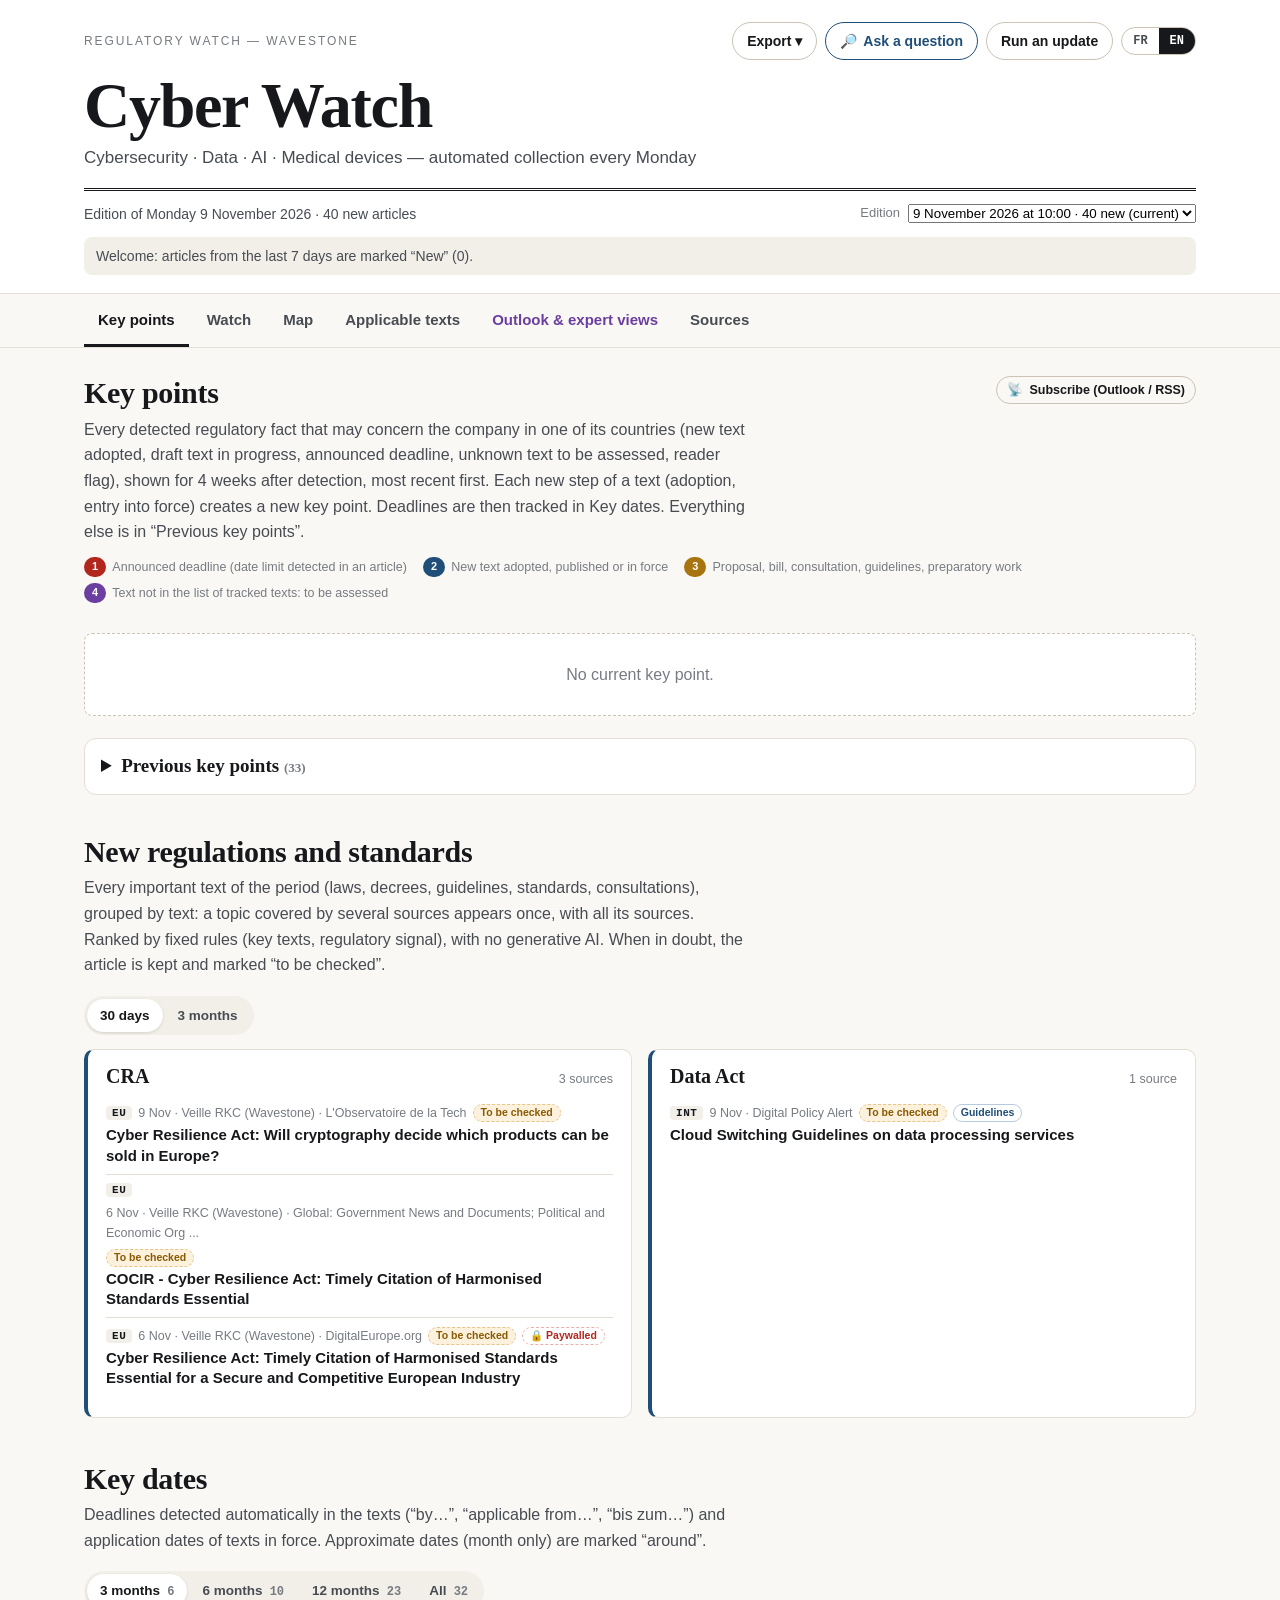
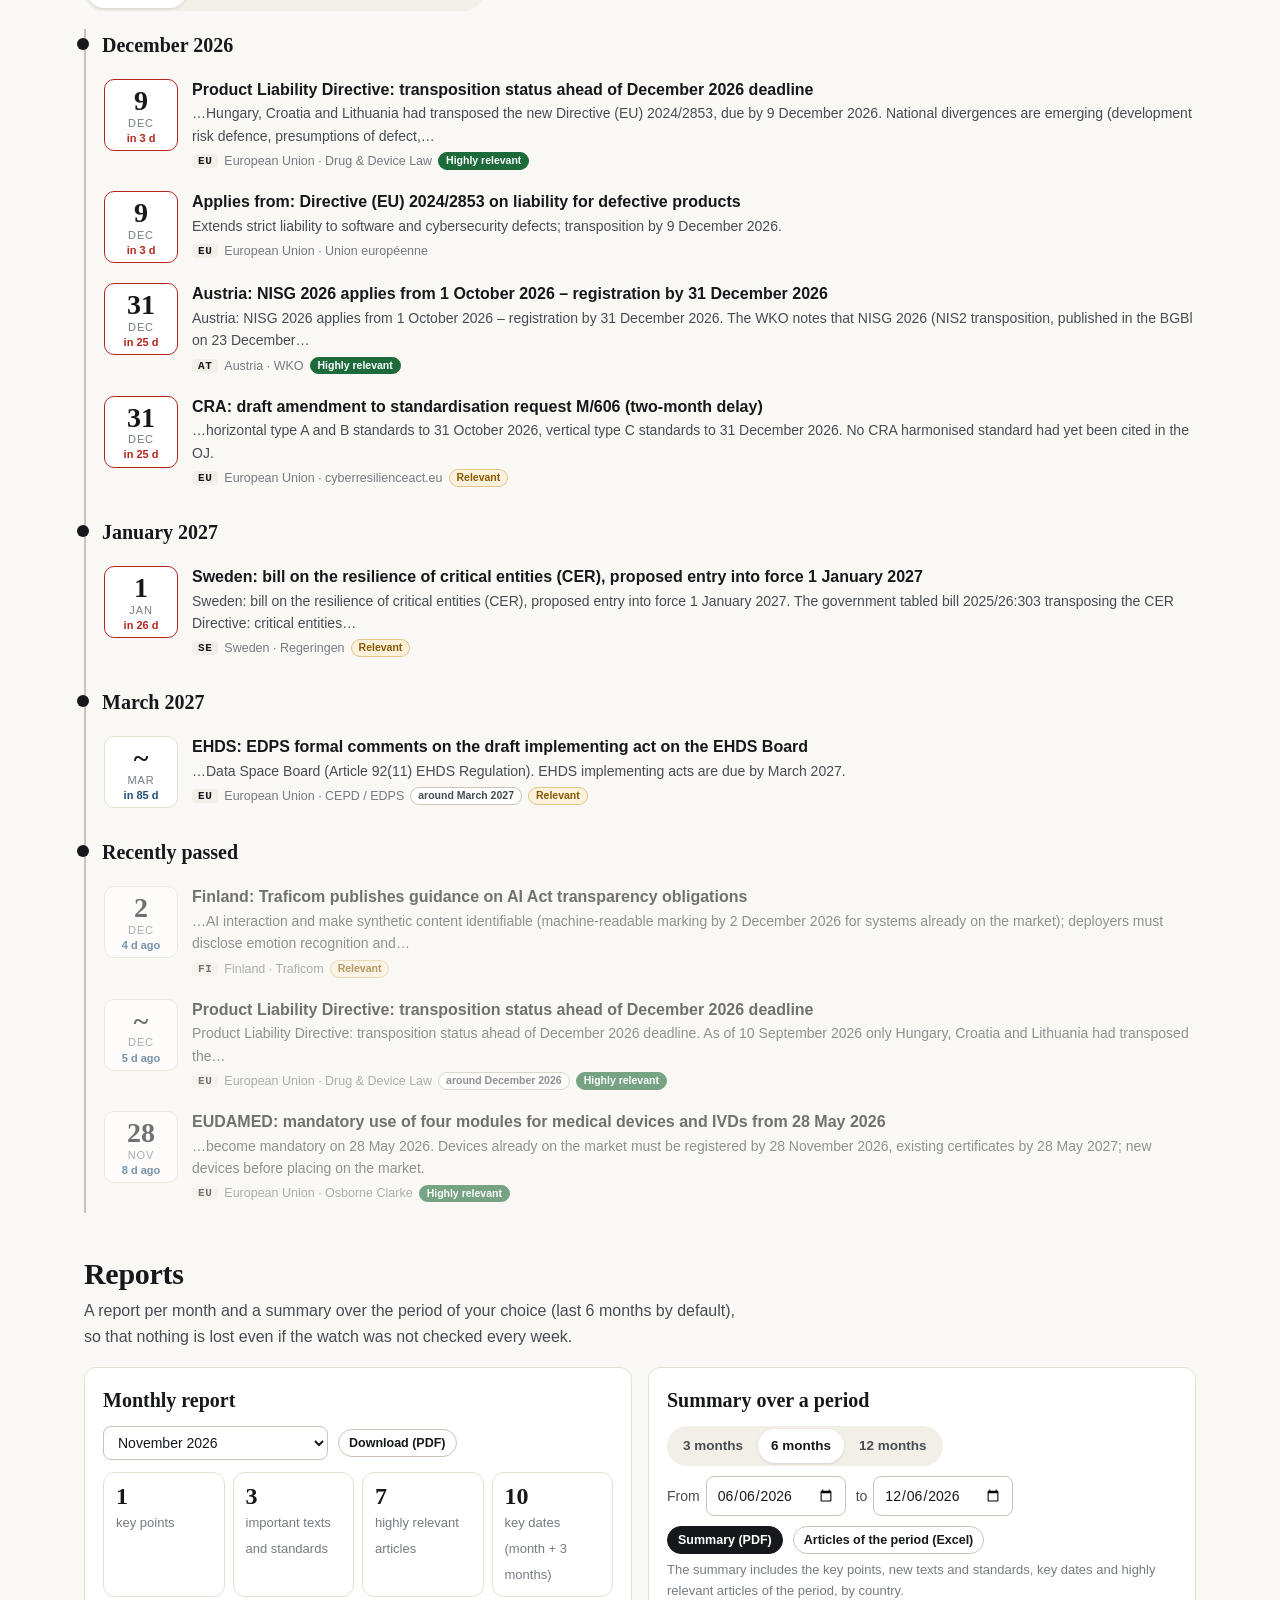
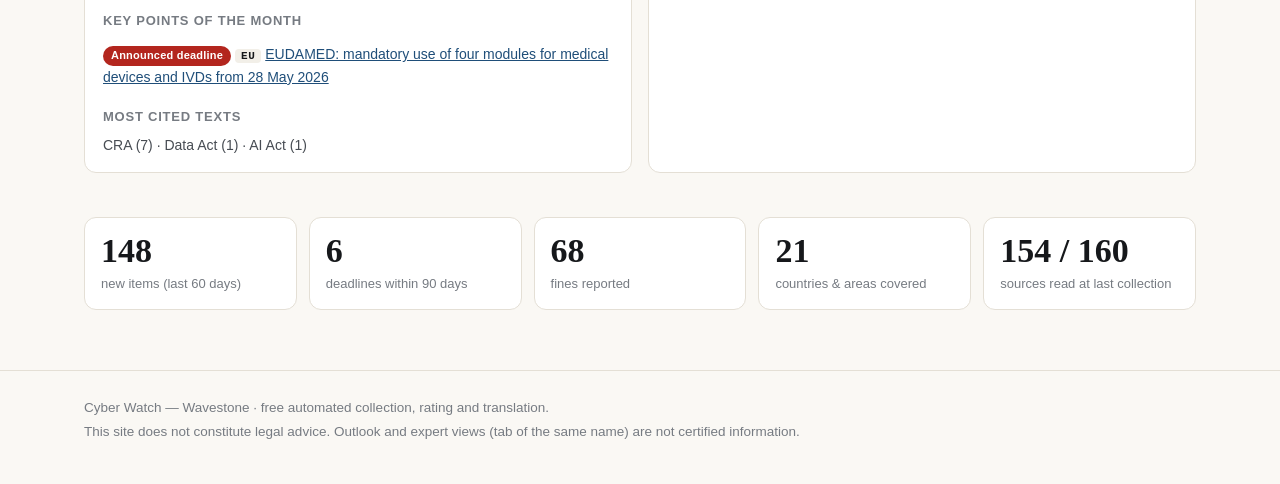
==== static/index.html @ 46f91a8e "Site statique : mise à jour de static/" ====
<!DOCTYPE html>
<html lang="fr">
<head>
<meta charset="utf-8">
<meta name="viewport" content="width=device-width, initial-scale=1">
<title>Cyber Watch</title>
<meta name="description" content="Veille réglementaire cybersécurité, données, IA et dispositifs médicaux. Regulatory watch on cybersecurity, data, AI and medical devices.">
<link rel="stylesheet" href="style.css">
</head>
<body>
<a class="skip" href="#contenu" data-i18n="skip">Aller au contenu</a>

<!--
  Aucun texte d'article n'est écrit ici : tout est construit par script.js, en
  français ou en anglais, à partir des fichiers de data/ :
    actualites.js   veille certifiée, 6 derniers mois (articles collectés + base de connaissance)
    actualites_archives.js  articles plus anciens, chargés à la demande (période, restitution)
    alertes.js      points clés (alertes stables) ; flux RSS points_cles_fr|en.xml
    debats.js       avis d'experts (non certifié, toujours affiché à part)
    pressentis.js   « Pressentis et avis d'experts » (sujets regroupés, cycle de vie)
    referentiel.js  textes applicables par pays
    etat_sources.js, versions.js, acronymes.js, syntheses.js, monde.js (fond de carte)
-->

<header class="masthead">
  <div class="wrap">
    <div class="collecte-bandeau" id="collecte-bandeau" role="status" aria-live="polite" hidden></div>
    <div class="mast-top">
      <p class="mast-kicker" id="surtitre">Veille réglementaire — Wavestone</p>
      <div class="mast-tools">
        <div class="menu" id="menu-export">
          <button type="button" class="btn btn-quiet" aria-haspopup="true" aria-expanded="false" data-menu data-i18n="btn_export">Exporter</button>
          <div class="menu-list" role="menu" hidden>
            <button type="button" role="menuitem" id="export-pdf-complet" data-i18n="btn_pdf_all">La veille complète (PDF)</button>
            <button type="button" role="menuitem" id="export-pdf" data-i18n="btn_pdf">Les articles affichés (PDF)</button>
            <button type="button" role="menuitem" id="export-csv" data-i18n="btn_excel">Les articles affichés (Excel)</button>
            <button type="button" role="menuitem" id="export-slides" data-i18n="btn_slides">Support de slides (PowerPoint)</button>
          </div>
        </div>
        <button type="button" class="btn btn-quiet btn-assistant" id="assistant-ouvrir" aria-controls="assistant" aria-expanded="false"><span aria-hidden="true">🔎</span> <span data-i18n="as_btn">Poser une question</span></button>
        <a class="btn btn-quiet" id="lancer-maj" href="#" target="_blank" rel="noopener noreferrer" hidden data-i18n="btn_update">Lancer une mise à jour</a>
        <div class="lang-switch" role="group" aria-label="Langue / Language">
          <button type="button" class="lang-btn" data-lang="fr" lang="fr">FR</button>
          <button type="button" class="lang-btn" data-lang="en" lang="en">EN</button>
        </div>
      </div>
    </div>
    <h1 class="mast-title" id="titre">Cyber Watch</h1>
    <p class="mast-sub" id="sous-titre"></p>
    <div class="mast-edition">
      <p id="edition"></p>
      <label class="edition-select"><span data-i18n="version_label">Édition</span>
        <select id="version-select"></select></label>
    </div>
    <p class="version-banner" id="version-banner" hidden></p>
    <div class="visite-banner" id="visite-banner" hidden></div>
  </div>
</header>

<nav class="site-nav" aria-label="Rubriques du site">
  <div class="wrap">
    <div class="tabs" role="tablist">
      <a class="tab" role="tab" href="#essentiel" data-tab-link="essentiel" data-i18n="tab_essentiel">L'essentiel</a>
      <a class="tab" role="tab" href="#veille" data-tab-link="veille" data-i18n="tab_watch">Veille</a>
      <a class="tab" role="tab" href="#carte" data-tab-link="carte" data-i18n="tab_map">Carte</a>
      <a class="tab" role="tab" href="#referentiel" data-tab-link="referentiel" data-i18n="tab_ref">Textes applicables</a>
      <a class="tab tab-debats" role="tab" href="#debats" data-tab-link="debats" data-i18n="tab_debats">Pressentis et avis d'experts</a>
      <a class="tab" role="tab" href="#sources" data-tab-link="sources" data-i18n="tab_sources">Sources</a>
    </div>
  </div>
</nav>

<main id="contenu">

<!-- ============================================================ L'ESSENTIEL -->
<div class="tab-panel" data-tab="essentiel">
  <div class="wrap">
    <section class="points-cles" aria-labelledby="pc-titre">
      <header class="block-head pc-head">
        <div>
          <h2 id="pc-titre" data-i18n="pc_title">Points clés</h2>
          <p class="block-lead" data-i18n="pc_lead"></p>
        </div>
        <button type="button" class="btn btn-quiet btn-sm" id="pc-rss"><span aria-hidden="true">📡</span> <span data-i18n="pc_rss">S'abonner (Outlook / RSS)</span></button>
      </header>
      <div class="pc-legende" id="pc-legende"></div>
      <div class="pc-liste" id="pc-liste"></div>
      <p class="empty" id="pc-vide" hidden data-i18n="pc_empty"></p>
      <details class="pc-precedents" id="pc-precedents">
        <summary><span data-i18n="pc_prev">Points clés précédents</span> <span class="block-meta" id="pc-prev-n"></span></summary>
        <p class="block-meta" data-i18n="pc_prev_lead"></p>
        <div id="pc-prev-liste"></div>
      </details>
    </section>

    <section class="textes-mois" aria-labelledby="tm-titre">
      <header class="block-head">
        <h2 id="tm-titre" data-i18n="tm_title">Nouvelles réglementations et normes</h2>
        <p class="block-lead" data-i18n="tm_lead"></p>
      </header>
      <div class="seg" role="group" id="tm-periode">
        <button type="button" data-j="30" aria-pressed="true" data-i18n="p30">30 jours</button>
        <button type="button" data-j="90" data-i18n="p90">3 mois</button>
      </div>
      <div id="tm-liste" class="tm-liste"></div>
      <p class="empty" id="tm-vide" hidden data-i18n="tm_empty"></p>
    </section>

    <section class="agenda" aria-labelledby="agenda-titre">
      <header class="block-head">
        <h2 id="agenda-titre" data-i18n="agenda_title">Dates clés</h2>
        <p class="block-lead" data-i18n="agenda_lead"></p>
      </header>
      <div class="seg" role="group" id="agenda-horizon">
        <button type="button" data-h="90" aria-pressed="true" data-i18n="h90">3 mois</button>
        <button type="button" data-h="180" data-i18n="h180">6 mois</button>
        <button type="button" data-h="365" data-i18n="h365">12 mois</button>
        <button type="button" data-h="1100" data-i18n="hall">Tout</button>
      </div>
      <ol class="timeline" id="timeline"></ol>
      <p class="empty" id="agenda-vide" hidden data-i18n="agenda_empty"></p>
    </section>

    <section class="bilans" aria-labelledby="bilan-titre">
      <header class="block-head">
        <h2 id="bilan-titre" data-i18n="bi_title">Bilans et restitutions</h2>
        <p class="block-lead" data-i18n="bi_lead"></p>
      </header>
      <div class="bilan-grid">
        <div class="bilan-box">
          <h3 data-i18n="bi_month">Bilan mensuel</h3>
          <div class="bilan-ctrl">
            <select id="bilan-mois" class="select" aria-label="Mois"></select>
            <button type="button" class="btn btn-sm" id="bilan-pdf" data-i18n="bi_pdf">Télécharger (PDF)</button>
          </div>
          <div id="bilan-resume" class="bilan-resume"></div>
        </div>
        <div class="bilan-box">
          <h3 data-i18n="bi_rest">Restitution sur une période</h3>
          <div class="seg" role="group" id="rest-preset">
            <button type="button" data-m="3" data-i18n="p90">3 mois</button>
            <button type="button" data-m="6" aria-pressed="true" data-i18n="h180">6 mois</button>
            <button type="button" data-m="12" data-i18n="h365">12 mois</button>
          </div>
          <div class="bilan-ctrl">
            <label><span data-i18n="per_du">Du</span> <input type="date" id="rest-du" class="select"></label>
            <label><span data-i18n="per_au">au</span> <input type="date" id="rest-au" class="select"></label>
          </div>
          <div class="bilan-ctrl">
            <button type="button" class="btn btn-primary btn-sm" id="rest-pdf" data-i18n="bi_rest_pdf">Restitution (PDF)</button>
            <button type="button" class="btn btn-sm" id="rest-csv" data-i18n="bi_rest_csv">Articles de la période (Excel)</button>
          </div>
          <p class="block-meta" data-i18n="bi_rest_note"></p>
        </div>
      </div>
    </section>

    <section class="chiffres" aria-labelledby="chiffres-titre">
      <h2 id="chiffres-titre" class="sr-only" data-i18n="kpi_title">En chiffres</h2>
      <div class="kpis" id="kpis"></div>
    </section>
  </div>
</div>

<!-- ================================================================= VEILLE -->
<div class="tab-panel" data-tab="veille" hidden>
  <div class="wrap">
    <div class="toolbar">
      <div class="seg seg-big" role="group" id="fenetre">
        <button type="button" data-f="recent" aria-pressed="true"><span data-i18n="w_recent">Nouveautés</span> <span class="seg-n" id="n-recent"></span></button>
        <button type="button" data-f="archives"><span data-i18n="w_archives">Archives</span> <span class="seg-n" id="n-archives"></span></button>
      </div>
      <div class="toolbar-right">
        <input type="search" id="recherche" class="search" data-i18n-ph="search_ph" autocomplete="off" aria-label="Rechercher">
        <button type="button" class="btn" id="toggle-filters" aria-expanded="false" aria-controls="facets">
          <span data-i18n="filters">Affiner</span> <span class="active-count" id="active-count" hidden></span>
        </button>
        <select id="tri" class="select" aria-label="Tri">
          <option value="date" data-i18n="sort_date">Plus récents</option>
          <option value="pertinence" data-i18n="sort_pert">Plus pertinents</option>
          <option value="amende" data-i18n="sort_fine">Plus fortes amendes</option>
        </select>
      </div>
    </div>
    <p class="window-note" id="window-note"></p>
    <p class="search-hint" data-i18n="search_hint"></p>

    <div class="facets-panel" id="facets" hidden>
      <div class="facets">
        <fieldset class="facet facet-wide facet-periode"><legend data-i18n="f_periode">Période</legend>
          <div class="periode-ctrl">
            <label><span data-i18n="per_du">Du</span> <input type="date" id="per-du" class="select"></label>
            <label><span data-i18n="per_au">au</span> <input type="date" id="per-au" class="select"></label>
            <div class="seg" role="group" id="per-preset">
              <button type="button" data-m="1" data-i18n="per_1m">1 mois</button>
              <button type="button" data-m="6" data-i18n="h180">6 mois</button>
              <button type="button" data-m="12" data-i18n="h365">12 mois</button>
              <button type="button" data-m="0" data-i18n="per_clear">Effacer</button>
            </div>
          </div>
          <label class="switch"><input type="checkbox" id="depuis-visite"><span data-i18n="since_visit">Seulement les nouveautés depuis ma dernière visite</span></label>
          <p class="block-meta" id="per-archives" hidden></p>
        </fieldset>
        <fieldset class="facet"><legend data-i18n="f_pert">Pertinence</legend><div class="chips" id="fc-pert"></div></fieldset>
        <fieldset class="facet"><legend data-i18n="f_zone">Pays / zone</legend><div class="chips" id="fc-zone"></div></fieldset>
        <fieldset class="facet facet-wide"><legend data-i18n="f_theme">Textes et normes</legend><div class="chips" id="fc-theme"></div>
          <button type="button" class="linkbtn" id="more-themes" hidden></button></fieldset>
        <fieldset class="facet facet-wide"><legend data-i18n="f_autorite">Autorités</legend><div class="chips" id="fc-autorite"></div></fieldset>
        <fieldset class="facet facet-wide"><legend data-i18n="f_grand">Grands thèmes</legend><div class="chips" id="fc-grand"></div></fieldset>
        <fieldset class="facet"><legend data-i18n="f_section">Rubrique</legend><div class="chips" id="fc-section"></div></fieldset>
        <fieldset class="facet"><legend data-i18n="f_status">Statut du texte</legend><div class="chips" id="fc-statut"></div></fieldset>
        <fieldset class="facet"><legend data-i18n="f_nature">Source</legend><div class="chips" id="fc-nature"></div></fieldset>
        <fieldset class="facet"><legend data-i18n="f_fine">Amendes</legend><div class="chips" id="fc-amende"></div></fieldset>
      </div>
      <div class="facets-foot">
        <label class="switch"><input type="checkbox" id="voir-originaux"><span data-i18n="show_originals">Textes d'origine (non traduits)</span></label>
        <button type="button" class="btn btn-quiet" id="reset-filters" data-i18n="reset">Tout effacer</button>
      </div>
    </div>

    <p class="result-count" id="result-count" aria-live="polite"></p>
    <p class="surveiller-note" id="surveiller-note" hidden><span id="surveiller-texte"></span>
      <button type="button" class="linkbtn" id="surveiller-bascule"></button></p>
    <p class="empty" id="empty-state" hidden data-i18n="empty">Aucun article ne correspond à ces filtres.</p>
    <p class="empty" id="no-data" hidden data-i18n="no_data"></p>
    <div id="rubriques"></div>
  </div>
</div>

<!-- ================================================================== CARTE -->
<div class="tab-panel" data-tab="carte" hidden>
  <div class="wrap">
    <header class="block-head">
      <h2 data-i18n="map_title">Carte de la veille</h2>
      <p class="block-lead" data-i18n="map_lead"></p>
    </header>
    <div class="map-tools">
      <div class="seg" role="group" id="map-vue">
        <button type="button" data-v="europe" aria-pressed="true" data-i18n="map_europe">Europe</button>
        <button type="button" data-v="monde" data-i18n="map_world">Monde</button>
      </div>
      <div class="seg" role="group" id="map-periode">
        <button type="button" data-p="30" data-i18n="p30">30 jours</button>
        <button type="button" data-p="90" data-i18n="p90">3 mois</button>
        <button type="button" data-p="" aria-pressed="true" data-i18n="pall">Tout</button>
      </div>
      <div class="map-legend" id="map-legend" aria-hidden="true"></div>
    </div>
    <div class="map-layout">
      <div class="map-stage" id="map-stage">
        <svg id="map-svg" role="img" aria-labelledby="map-svg-title"><title id="map-svg-title">Carte</title></svg>
        <div class="map-pills" id="map-pills"></div>
        <div class="map-tooltip" id="map-tooltip" hidden></div>
      </div>
      <aside class="map-fiche" id="map-fiche">
        <p class="map-hint" data-i18n="map_hint">Choisissez un pays sur la carte.</p>
      </aside>
    </div>
  </div>
</div>

<!-- ============================================================ RÉFÉRENTIEL -->
<div class="tab-panel" data-tab="referentiel" hidden>
  <div class="wrap">
    <header class="block-head">
      <h2 data-i18n="ref_title">Textes applicables</h2>
      <p class="block-lead" data-i18n="ref_lead"></p>
      <p class="block-meta" id="ref-resume"></p>
    </header>
    <div class="toolbar">
      <select id="ref-zone" class="select" aria-label="Zone"></select>
      <select id="ref-cat" class="select" aria-label="Catégorie"></select>
      <input type="search" id="ref-recherche" class="search" data-i18n-ph="ref_search_ph" autocomplete="off" aria-label="Filtrer">
      <button type="button" class="btn btn-quiet" id="ref-export" data-i18n="btn_excel_ref">Exporter (Excel)</button>
    </div>
    <div id="ref-liste" class="ref-liste"></div>
    <p class="empty" id="ref-vide" hidden data-i18n="ref_empty">Aucun texte pour ce filtre.</p>
  </div>
</div>

<!-- ================================================================ DÉBATS -->
<div class="tab-panel" data-tab="debats" hidden>
  <div class="wrap">
    <div class="avert" role="note">
      <p class="avert-title" data-i18n="deb_warn_title">Section non certifiée</p>
      <p data-i18n="deb_warn"></p>
    </div>
    <header class="block-head">
      <h2 data-i18n="deb_title">Pressentis et avis d'experts</h2>
      <p class="block-lead" data-i18n="deb_lead"></p>
    </header>
    <div class="toolbar">
      <input type="search" id="deb-recherche" class="search" data-i18n-ph="deb_search_ph" autocomplete="off" aria-label="Filtrer">
    </div>
    <section aria-labelledby="pr-press-titre">
      <h3 id="pr-press-titre" data-i18n="pre_title">Textes et évolutions pressentis</h3>
      <p class="block-meta" data-i18n="pre_lead"></p>
      <div id="pre-liste" class="deb-liste"></div>
      <p class="empty" id="pre-vide" hidden data-i18n="pre_empty"></p>
    </section>
    <section aria-labelledby="pr-avis-titre">
      <h3 id="pr-avis-titre" data-i18n="avi_title">Avis d'experts sur les textes adoptés</h3>
      <p class="block-meta" data-i18n="avi_lead"></p>
      <div id="avi-liste" class="deb-liste"></div>
      <p class="empty" id="avi-vide" hidden data-i18n="avi_empty"></p>
    </section>
    <section aria-labelledby="deb-liste-titre" id="deb-ancien" hidden>
      <h3 id="deb-liste-titre" data-i18n="deb_list">Dernières prises de position</h3>
      <div id="tendances" hidden></div>
      <div id="deb-liste" class="deb-liste"></div>
      <p class="empty" id="deb-vide" hidden data-i18n="deb_empty"></p>
    </section>
  </div>
</div>

<!-- ================================================================ SOURCES -->
<div class="tab-panel" data-tab="sources" hidden>
  <div class="wrap">
    <section id="etat-sources">
      <header class="block-head">
        <h2 data-i18n="src_title">Sources de la veille</h2>
        <p class="block-lead" data-i18n="src_lead"></p>
        <p class="block-meta" id="etat-resume"></p>
      </header>
      <div class="src-stats" id="etat-stats"></div>

      <div class="src-manage">
        <button type="button" class="btn btn-primary" id="src-ajouter" data-i18n="src_add">+ Ajouter une source</button>
        <button type="button" class="btn btn-quiet" id="src-jeton" data-i18n="src_token">Jeton GitHub</button>
        <span class="src-mode" id="src-mode"></span>
      </div>
      <form class="src-form" id="src-form" hidden novalidate>
        <h3 data-i18n="src_form_title">Nouvelle source</h3>
        <div class="form-grid">
          <label><span data-i18n="sf_name">Nom de la source *</span><input type="text" name="nom" required maxlength="150"></label>
          <label><span data-i18n="sf_zone">Pays / zone *</span><select name="zone" required id="sf-zone"></select></label>
          <label><span data-i18n="sf_type">Type de source</span>
            <select name="type">
              <option value="Site gouvernemental officiel" data-i18n="n_officielle">Source officielle</option>
              <option value="Cabinet d'avocats" data-i18n="n_cabinet">Cabinet d'avocats</option>
              <option value="Presse spécialisée" data-i18n="n_presse">Presse et autres</option>
              <option value="Avis d'experts (non certifié)" data-i18n="n_opinion">Avis d'experts (non certifié)</option>
            </select></label>
          <label class="wide"><span data-i18n="sf_url">Adresse du site *</span><input type="url" name="url" required placeholder="https://"></label>
          <label class="wide"><span data-i18n="sf_feeds">Flux RSS (facultatif, un par ligne)</span><textarea name="flux" rows="2" placeholder="https://…/rss.xml"></textarea></label>
          <label class="wide"><span data-i18n="sf_pages">Pages d'actualités datées (facultatif, une par ligne)</span><textarea name="pages" rows="2" placeholder="https://…/actualites"></textarea></label>
        </div>
        <p class="hint" data-i18n="sf_hint"></p>
        <p class="form-error" id="src-form-err" hidden></p>
        <div class="form-actions">
          <button type="submit" class="btn btn-primary" data-i18n="sf_submit">Ajouter…</button>
          <button type="button" class="btn btn-quiet" id="src-form-cancel" data-i18n="cancel">Annuler</button>
        </div>
      </form>

      <div class="toolbar">
        <div class="seg" role="group" id="etat-filtres">
          <button type="button" data-a="" aria-pressed="true" data-i18n="s_all">Toutes</button>
          <button type="button" data-a="ok" data-i18n="s_ok">Accessibles</button>
          <button type="button" data-a="partielle" data-i18n="s_partial">Partielles</button>
          <button type="button" data-a="ko" data-i18n="s_ko">Inaccessibles</button>
          <button type="button" data-a="autre" data-i18n="s_other">Ignorées</button>
        </div>
        <input type="search" id="etat-recherche" class="search" data-i18n-ph="src_search_ph" autocomplete="off" aria-label="Filtrer">
      </div>
      <div class="table-wrap">
        <table class="data-table">
          <thead><tr><th data-i18n="th_access">Accès</th><th data-i18n="th_source">Source</th><th data-i18n="th_zone">Zone</th><th data-i18n="th_read">Lecture</th><th class="num" data-i18n="th_found">Trouvés</th><th class="num" data-i18n="th_new">Nouveaux</th><th data-i18n="th_detail">Détail</th><th data-i18n="th_action">Action</th></tr></thead>
          <tbody id="etat-lignes"></tbody>
        </table>
      </div>
      <p class="empty" id="etat-vide" hidden data-i18n="src_empty">Aucune source ne correspond à ce filtre.</p>
      <p class="block-meta" id="trad-status"></p>
    </section>

    <details class="annexe" id="couverture">
      <summary><span data-i18n="cov_title">Couverture : pays × thème</span> <span class="block-meta" id="cov-resume"></span></summary>
      <p class="block-lead" data-i18n="cov_lead"></p>
      <div class="table-wrap"><table class="data-table cov-table" id="cov-table"></table></div>
    </details>

    <details class="annexe" id="ecartes">
      <summary><span data-i18n="ec_title">Articles écartés</span> <span class="block-meta" id="ec-resume"></span></summary>
      <p class="block-lead" data-i18n="ec_lead"></p>
      <div class="toolbar">
        <input type="search" id="ec-recherche" class="search" data-i18n-ph="ec_search_ph" autocomplete="off" aria-label="Filtrer">
        <select id="ec-motif" class="select" aria-label="Motif"></select>
        <button type="button" class="btn btn-quiet" id="ec-export" data-i18n="ec_export">Télécharger la liste (Excel)</button>
      </div>
      <div class="table-wrap">
        <table class="data-table">
          <thead><tr><th data-i18n="ec_th_date">Date</th><th data-i18n="ec_th_title">Titre</th><th data-i18n="th_source">Source</th><th data-i18n="ec_th_reason">Motif</th><th data-i18n="th_action">Action</th></tr></thead>
          <tbody id="ec-lignes"></tbody>
        </table>
      </div>
      <p class="block-meta" id="ec-plus"></p>
    </details>

    <details class="annexe" id="acronymes">
      <summary><span data-i18n="acro_title">Sujets suivis</span> <span class="block-meta" id="acro-resume"></span></summary>
      <p class="block-lead" data-i18n="acro_lead"></p>
      <div class="toolbar">
        <div class="seg" role="group" id="acro-filtres">
          <button type="button" data-a="" aria-pressed="true" data-i18n="ac_all">Tous</button>
          <button type="button" data-a="textes" data-i18n="ac_textes">Textes et normes</button>
          <button type="button" data-a="autorites" data-i18n="ac_autorites">Autorités</button>
          <button type="button" data-a="candidat" data-i18n="ac_candidats">Candidats à valider</button>
        </div>
        <input type="search" id="acro-recherche" class="search" data-i18n-ph="ac_search_ph" autocomplete="off" aria-label="Filtrer">
      </div>
      <div class="table-wrap">
        <table class="data-table">
          <thead><tr><th data-i18n="ac_th_acro">Sujet</th><th data-i18n="ac_th_type">Type</th><th class="num" data-i18n="ac_th_n">Articles</th><th data-i18n="ac_th_ex">Exemple récent</th></tr></thead>
          <tbody id="acro-lignes"></tbody>
        </table>
      </div>
      <p class="empty" id="acro-vide" hidden data-i18n="ac_empty">Aucun sujet pour ce filtre.</p>
    </details>

    <details class="annexe" id="methode" open>
      <summary data-i18n="method">Méthode</summary>
      <p class="block-lead" data-i18n="method_lead"></p>
      <div class="method" id="method-blocks"></div>
    </details>
  </div>
</div>

</main>

<footer class="site-footer">
  <div class="wrap">
    <p data-i18n="footer">Cyber Watch — Wavestone</p>
    <p class="footer-note" data-i18n="footer_note"></p>
  </div>
</footer>

<aside class="assistant" id="assistant" hidden aria-labelledby="as-titre">
  <div class="as-head">
    <h2 id="as-titre" data-i18n="as_title">Assistant de recherche</h2>
    <button type="button" class="as-fermer" id="assistant-fermer" aria-label="Fermer">✕</button>
  </div>
  <p class="as-note" data-i18n="as_note"></p>
  <form class="as-form" id="as-form" role="search">
    <input type="search" id="as-q" class="search" autocomplete="off" data-i18n-ph="as_ph" aria-label="Question">
    <button type="submit" class="btn btn-primary btn-sm" data-i18n="as_go">Chercher</button>
  </form>
  <div class="as-exemples" id="as-exemples"></div>
  <div class="as-compris" id="as-compris" hidden></div>
  <div class="as-resultats" id="as-resultats" aria-live="polite"></div>
</aside>

<div class="toast" id="toast" role="status" aria-live="polite" hidden></div>

<div class="modal-back" id="modal" hidden>
  <div class="modal" role="dialog" aria-modal="true" aria-labelledby="modal-titre">
    <h3 id="modal-titre"></h3>
    <div id="modal-corps"></div>
    <div class="form-actions">
      <button type="button" class="btn btn-primary" id="modal-ok"></button>
      <button type="button" class="btn btn-quiet" id="modal-annuler" data-i18n="cancel">Annuler</button>
    </div>
  </div>
</div>

<div id="print-report" class="print-report" aria-hidden="true"></div>

<script src="data/actualites.js"></script>
<script src="data/alertes.js" onerror="window.VEILLE_ALERTES=null"></script>
<script src="data/etat_sources.js"></script>
<script src="data/syntheses.js" onerror="window.VEILLE_SYNTHESES=null"></script>
<script src="data/syntheses_en.js" onerror="window.VEILLE_SYNTHESES_EN=null"></script>
<script src="data/acronymes.js" onerror="window.VEILLE_ACRONYMES=null"></script>
<script src="data/versions.js" onerror="window.VEILLE_VERSIONS=null"></script>
<script src="data/referentiel.js" onerror="window.VEILLE_REFERENTIEL=null"></script>
<script src="data/debats.js" onerror="window.VEILLE_DEBATS=null"></script>
<script src="data/pressentis.js" onerror="window.VEILLE_PRESSENTIS=null"></script>
<script src="data/ecartes_site.js" onerror="window.VEILLE_ECARTES=null"></script>
<script src="data/monde.js" onerror="window.VEILLE_MONDE=null"></script>
<script src="script.js"></script>
</body>
</html>
---- static/style.css ----
/* ==========================================================================
   Cyber Watch — feuille de style « revue »
   Lecture d'abord : typographie éditoriale, aération, informations hiérarchisées.
   Aucune dépendance externe (polices système).
   ========================================================================== */

:root {
  --paper:        #faf8f4;
  --surface:      #ffffff;
  --surface-alt:  #f2efe8;
  --line:         #e4dfd5;
  --line-strong:  #cbc3b4;

  --ink:          #16181b;
  --ink-mid:      #474c53;
  --ink-dim:      #767b82;

  --accent:       #1f4e79;
  --accent-dark:  #163a5a;
  --accent-soft:  #e7eef5;

  --urgent:       #b3261e;
  --urgent-soft:  #fbe9e7;
  --ok:           #1d6b3a;
  --ok-soft:      #e3f1e7;
  --warn:         #8a5a00;
  --warn-soft:    #fbf1dd;
  --opinion:      #6b3fa0;
  --opinion-soft: #f2ecfa;

  --radius: 8px;
  --serif: "Iowan Old Style", "Palatino Linotype", Palatino, "Book Antiqua", Georgia, "Times New Roman", serif;
  --sans: -apple-system, BlinkMacSystemFont, "Segoe UI", Roboto, "Helvetica Neue", Arial, sans-serif;
  --mono: ui-monospace, "SFMono-Regular", Menlo, Consolas, "Liberation Mono", monospace;
}

* { box-sizing: border-box; }
html { scroll-behavior: smooth; scroll-padding-top: 70px; }
body { margin: 0; background: var(--paper); color: var(--ink); font-family: var(--sans); font-size: 16px; line-height: 1.6; -webkit-font-smoothing: antialiased; }
a { color: var(--accent); }
a:hover { color: var(--accent-dark); }
[hidden] { display: none !important; }
.wrap { max-width: 1160px; margin: 0 auto; padding: 0 24px; }
.sr-only { position: absolute; width: 1px; height: 1px; overflow: hidden; clip: rect(0 0 0 0); }
.skip { position: absolute; left: -999px; top: 8px; background: var(--ink); color: #fff; padding: 8px 12px; z-index: 50; }
.skip:focus { left: 8px; }

/* ------------------------------------------------------------------ en-tête */
.masthead { background: var(--surface); border-bottom: 1px solid var(--line); padding: 22px 0 18px; }
.mast-top { display: flex; justify-content: space-between; align-items: center; gap: 12px; flex-wrap: wrap; }
.mast-kicker { margin: 0; font-size: 12px; letter-spacing: .16em; text-transform: uppercase; color: var(--ink-dim); }
.mast-tools { display: flex; align-items: center; gap: 8px; }
.mast-title { font-family: var(--serif); font-weight: 700; font-size: clamp(38px, 6vw, 64px); line-height: 1; letter-spacing: -.02em; margin: 14px 0 6px; }
.mast-sub { margin: 0; font-size: 17px; color: var(--ink-mid); }
.mast-edition { display: flex; justify-content: space-between; align-items: center; flex-wrap: wrap; gap: 8px 16px;
  margin-top: 16px; padding-top: 12px; border-top: 3px double var(--ink); font-size: 14px; color: var(--ink-mid); }
.mast-edition p { margin: 0; }
.edition-select { display: flex; align-items: center; gap: 8px; font-size: 13px; color: var(--ink-dim); }
.version-banner { margin: 12px 0 0; padding: 8px 12px; background: var(--warn-soft); border: 1px solid #e3c78a; color: var(--warn); border-radius: var(--radius); font-size: 14px; }

.lang-switch { display: inline-flex; border: 1px solid var(--line-strong); border-radius: 999px; overflow: hidden; }
.lang-btn { font: 600 12px var(--mono); padding: 6px 11px; background: transparent; border: 0; cursor: pointer; color: var(--ink-mid); }
.lang-btn[aria-pressed="true"] { background: var(--ink); color: #fff; }

.menu { position: relative; }
.menu-list { position: absolute; right: 0; top: calc(100% + 6px); z-index: 30; background: var(--surface); border: 1px solid var(--line-strong);
  border-radius: var(--radius); box-shadow: 0 10px 30px rgba(0,0,0,.12); min-width: 250px; padding: 6px; }
.menu-list button { display: block; width: 100%; text-align: left; font: inherit; font-size: 14px; padding: 8px 10px; border: 0; background: none; border-radius: 6px; cursor: pointer; color: var(--ink); }
.menu-list button:hover { background: var(--accent-soft); }

/* -------------------------------------------------------------- navigation */
.site-nav { position: sticky; top: 0; z-index: 20; background: rgba(250, 248, 244, .96); backdrop-filter: blur(6px); border-bottom: 1px solid var(--line); }
.tabs { display: flex; gap: 4px; overflow-x: auto; scrollbar-width: none; }
.tabs::-webkit-scrollbar { display: none; }
.tab { white-space: nowrap; padding: 14px 14px 12px; font-weight: 600; font-size: 15px; color: var(--ink-mid); text-decoration: none; border-bottom: 3px solid transparent; }
.tab:hover { color: var(--ink); }
.tab-on { color: var(--ink); border-bottom-color: var(--ink); }
.tab-debats { color: var(--opinion); }
.tab-debats.tab-on { border-bottom-color: var(--opinion); color: var(--opinion); }

main { padding: 28px 0 60px; }

/* ------------------------------------------------------------ blocs, titres */
.block-head { margin: 0 0 18px; }
.block-head h2 { font-family: var(--serif); font-size: 30px; line-height: 1.15; margin: 0 0 6px; letter-spacing: -.01em; }
.block-lead { margin: 0; color: var(--ink-mid); max-width: 75ch; }
.block-meta { margin: 6px 0 0; font-size: 13px; color: var(--ink-dim); }
.empty { padding: 28px; text-align: center; color: var(--ink-dim); background: var(--surface); border: 1px dashed var(--line-strong); border-radius: var(--radius); }
section + section { margin-top: 44px; }

/* ----------------------------------------------------------- boutons, champs */
.btn { font: inherit; font-size: 14px; font-weight: 600; padding: 7px 14px; border-radius: 999px; border: 1px solid var(--line-strong); background: var(--surface); color: var(--ink); cursor: pointer; text-decoration: none; display: inline-flex; align-items: center; gap: 6px; }
.btn:hover { border-color: var(--ink); }
.btn-primary { background: var(--ink); border-color: var(--ink); color: #fff; }
.btn-primary:hover { background: #000; color: #fff; }
.btn-quiet { background: transparent; }
.btn-sm { font-size: 12.5px; padding: 3px 10px; }
.btn-danger { color: var(--urgent); border-color: #e0adad; }
.btn:disabled { opacity: .55; cursor: default; }
.linkbtn { font: inherit; font-size: 13.5px; color: var(--accent); background: none; border: 0; padding: 0; cursor: pointer; text-decoration: underline; }
.select { font: inherit; font-size: 14px; padding: 7px 10px; border: 1px solid var(--line-strong); border-radius: var(--radius); background: var(--surface); color: var(--ink); max-width: 100%; }
.search { font: inherit; font-size: 15px; padding: 8px 14px; border: 1px solid var(--line-strong); border-radius: 999px; background: var(--surface); min-width: 240px; flex: 1 1 240px; }
.search:focus, .select:focus, .btn:focus-visible { outline: 2px solid var(--accent); outline-offset: 2px; }
.switch { display: inline-flex; align-items: center; gap: 8px; font-size: 14px; color: var(--ink-mid); cursor: pointer; }
.hint { font-size: 13px; color: var(--ink-dim); }

.seg { display: inline-flex; background: var(--surface-alt); border-radius: 999px; padding: 3px; gap: 2px; flex-wrap: wrap; }
.seg button { font: inherit; font-size: 13.5px; font-weight: 600; border: 0; background: transparent; color: var(--ink-mid); padding: 6px 13px; border-radius: 999px; cursor: pointer; }
.seg button[aria-pressed="true"] { background: var(--surface); color: var(--ink); box-shadow: 0 1px 3px rgba(0,0,0,.12); }
.seg-big button { font-size: 15px; padding: 8px 18px; }
.seg-n { font: 600 12px var(--mono); color: var(--ink-dim); }

.toolbar { display: flex; flex-wrap: wrap; align-items: center; justify-content: space-between; gap: 10px 14px; margin-bottom: 14px; }
.toolbar-right { display: flex; flex-wrap: wrap; gap: 8px; align-items: center; flex: 1 1 420px; justify-content: flex-end; }
.active-count { font: 600 11px var(--mono); background: var(--ink); color: #fff; border-radius: 999px; padding: 1px 7px; }
.window-note { margin: -4px 0 12px; font-size: 13.5px; color: var(--ink-dim); }
.result-count { font-size: 13px; color: var(--ink-dim); margin: 0 0 8px; }

.facets-panel { background: var(--surface); border: 1px solid var(--line); border-radius: 12px; padding: 16px 18px; margin-bottom: 18px; box-shadow: 0 6px 18px rgba(0,0,0,.05); }
.facets { display: grid; grid-template-columns: repeat(auto-fit, minmax(260px, 1fr)); gap: 14px 22px; }
.facet { border: 0; margin: 0; padding: 0; min-width: 0; }
.facet-wide { grid-column: 1 / -1; }
.facet legend { font-size: 12px; font-weight: 700; letter-spacing: .08em; text-transform: uppercase; color: var(--ink-dim); margin-bottom: 6px; padding: 0; }
.facets-foot { display: flex; justify-content: space-between; align-items: center; flex-wrap: wrap; gap: 10px; margin-top: 14px; padding-top: 12px; border-top: 1px solid var(--line); }
.chips { display: flex; flex-wrap: wrap; gap: 6px; }
.chip { display: inline-flex; align-items: center; gap: 5px; font-size: 13.5px; padding: 4px 11px; border: 1px solid var(--line-strong); border-radius: 999px; cursor: pointer; background: var(--surface); user-select: none; }
.chip input { position: absolute; opacity: 0; pointer-events: none; }
.chip:has(input:checked) { background: var(--ink); border-color: var(--ink); color: #fff; }
.chip:has(input:focus-visible) { outline: 2px solid var(--accent); outline-offset: 2px; }
.chip-n { font: 11px var(--mono); opacity: .7; }

/* ------------------------------------------------------------------ badges */
.badge { display: inline-flex; align-items: center; gap: 4px; font-size: 11.5px; font-weight: 600; line-height: 1.5; padding: 1px 8px; border-radius: 999px; border: 1px solid var(--line-strong); color: var(--ink-mid); background: var(--surface); white-space: nowrap; }
.badge-sm { font-size: 10.5px; padding: 0 7px; }
.badge-p-elevee  { color: #fff; background: var(--ok); border-color: var(--ok); }
.badge-p-moyenne { color: var(--warn); background: var(--warn-soft); border-color: #e3c78a; }
.badge-p-faible  { color: var(--ink-dim); }
.badge-fine { color: var(--urgent); background: var(--urgent-soft); border-color: #eab0a8; }
.badge-fine-cap { border-style: dashed; background: var(--surface); }
.badge-statut { color: var(--accent); border-color: #b7cbe0; }
.badge-base { color: #5b3f8a; background: #f1ecf8; border-color: #cfc0e6; }
.badge-new { color: #fff; background: var(--urgent); border-color: var(--urgent); }
.badge-lang { font-family: var(--mono); font-size: 10.5px; }
.badge-rkc { color: #0b5f6b; background: #e3f3f5; border-color: #a9d6dc; }
.badge-opinion { color: var(--opinion); background: var(--opinion-soft); border-color: #d4c3ec; }
.badge-urgent { color: #fff; background: var(--urgent); border-color: var(--urgent); }
.zone-code { font: 700 11px var(--mono); letter-spacing: .05em; color: var(--ink); background: var(--surface-alt); border-radius: 4px; padding: 1px 6px; }

/* ------------------------------------------------------------- L'essentiel */
.une-grid { display: grid; grid-template-columns: 1.35fr 1fr; gap: 18px; }
.une-grid .une-side { display: grid; gap: 14px; }
.une-card { background: var(--surface); border: 1px solid var(--line); border-radius: 12px; padding: 18px 20px; display: flex; flex-direction: column; gap: 8px; position: relative; }
.une-card.une-main { padding: 26px 28px; border-top: 5px solid var(--urgent); }
.une-kicker { display: flex; flex-wrap: wrap; align-items: center; gap: 6px 8px; font-size: 12.5px; color: var(--ink-dim); }
.une-card h3 { font-family: var(--serif); font-size: 20px; line-height: 1.25; margin: 0; }
.une-card.une-main h3 { font-size: 30px; line-height: 1.15; }
.une-card h3 a { color: var(--ink); text-decoration: none; }
.une-card h3 a:hover { text-decoration: underline; }
.une-card p { margin: 0; color: var(--ink-mid); font-size: 15px; }
.une-card.une-main p { font-size: 17px; }
.une-why { font-size: 13.5px !important; color: var(--accent) !important; }
.une-deadline { display: inline-flex; align-items: baseline; gap: 6px; font-weight: 700; color: var(--urgent); font-size: 14px; }
.une-badges { display: flex; flex-wrap: wrap; gap: 5px; margin-top: auto; padding-top: 6px; }

.timeline { list-style: none; margin: 16px 0 0; padding: 0; border-left: 2px solid var(--line-strong); }
.tl-month { margin: 18px 0 8px -2px; padding-left: 18px; font-family: var(--serif); font-size: 20px; font-weight: 700; position: relative; }
.tl-month::before { content: ""; position: absolute; left: -7px; top: 9px; width: 12px; height: 12px; border-radius: 50%; background: var(--ink); }
.tl-item { display: grid; grid-template-columns: 74px minmax(0, 1fr); gap: 14px; padding: 10px 0 10px 18px; margin-left: -2px; border-left: 2px solid transparent; }
.tl-item:hover { background: var(--surface); }
.tl-date { text-align: center; background: var(--surface); border: 1px solid var(--line); border-radius: 10px; padding: 6px 4px; line-height: 1.1; align-self: start; }
.tl-day { display: block; font-family: var(--serif); font-size: 28px; font-weight: 700; }
.tl-mon { display: block; font-size: 11px; text-transform: uppercase; letter-spacing: .08em; color: var(--ink-dim); }
.tl-count { display: block; font-size: 11px; font-weight: 700; margin-top: 3px; color: var(--accent); }
.tl-item.tl-soon .tl-date { border-color: var(--urgent); }
.tl-item.tl-soon .tl-count { color: var(--urgent); }
.tl-item.tl-past { opacity: .6; }
.tl-body h4 { margin: 0 0 2px; font-size: 16px; line-height: 1.35; }
.tl-body h4 a { color: var(--ink); text-decoration: none; }
.tl-body h4 a:hover { text-decoration: underline; }
.tl-ctx { margin: 0; font-size: 14px; color: var(--ink-mid); }
.tl-meta { display: flex; flex-wrap: wrap; gap: 6px; align-items: center; margin-top: 4px; font-size: 12.5px; color: var(--ink-dim); }

.kpis { display: grid; grid-template-columns: repeat(auto-fit, minmax(170px, 1fr)); gap: 12px; }
.kpi { background: var(--surface); border: 1px solid var(--line); border-radius: 12px; padding: 14px 16px; }
.kpi-n { display: block; font-family: var(--serif); font-size: 34px; font-weight: 700; line-height: 1.1; }
.kpi-l { font-size: 13px; color: var(--ink-dim); }

/* ------------------------------------------------------------------ veille */
.rub { margin-top: 34px; }
.rub-head { display: flex; align-items: baseline; justify-content: space-between; gap: 12px; border-bottom: 2px solid var(--ink); padding-bottom: 6px; margin-bottom: 14px; }
.rub-head h2 { font-family: var(--serif); font-size: 26px; margin: 0; }
.rub-count { font: 12px var(--mono); color: var(--ink-dim); white-space: nowrap; }
.rub-lead { margin: -6px 0 14px; color: var(--ink-mid); font-size: 14.5px; }
.sub-title { font-size: 12px; font-weight: 700; letter-spacing: .12em; text-transform: uppercase; color: var(--ink-dim); margin: 20px 0 10px; }
.cards { display: grid; grid-template-columns: repeat(auto-fill, minmax(330px, 1fr)); gap: 14px; }

.card { background: var(--surface); border: 1px solid var(--line); border-radius: 12px; display: flex; flex-direction: column; border-left: 4px solid var(--line-strong); transition: box-shadow .15s; }
.card:hover { box-shadow: 0 6px 18px rgba(0,0,0,.07); }
.card[data-pert="elevee"] { border-left-color: var(--ok); }
.card[data-pert="moyenne"] { border-left-color: #d9a441; }
.card.is-open { grid-column: 1 / -1; }
.card-main { padding: 14px 16px 10px; cursor: pointer; flex: 1; }
.card-kicker { display: flex; flex-wrap: wrap; align-items: center; gap: 4px 8px; font-size: 12.5px; color: var(--ink-dim); margin-bottom: 6px; }
.card-title { font-family: var(--serif); font-size: 19px; line-height: 1.3; margin: 0 0 6px; font-weight: 700; }
.card-title button { all: unset; cursor: pointer; }
.card-title button:focus-visible { outline: 2px solid var(--accent); }
.card-hook { margin: 0; font-size: 14.5px; color: var(--ink-mid); display: -webkit-box; -webkit-line-clamp: 3; -webkit-box-orient: vertical; overflow: hidden; }
.card.is-open .card-hook { -webkit-line-clamp: unset; display: block; }
.card-foot { display: flex; flex-wrap: wrap; gap: 5px; padding: 0 16px 12px; align-items: center; }
.card-foot .more { margin-left: auto; font-size: 12.5px; color: var(--accent); background: none; border: 0; cursor: pointer; font-weight: 600; }
.card-body { padding: 4px 16px 16px; border-top: 1px solid var(--line); }
.card-body p { margin: 10px 0; }
.why { margin: 12px 0; padding: 10px 14px; background: var(--accent-soft); border-radius: 8px; }
.why-title { margin: 0 0 3px !important; font-size: 11.5px; font-weight: 700; letter-spacing: .1em; text-transform: uppercase; color: var(--accent); }
.why-text, .why-meta { margin: 2px 0 !important; font-size: 14px; }
.why-meta { color: var(--ink-mid); }
.trad-line { font-size: 13px; color: var(--ink-dim); }
.src-line { font-size: 14px; margin: 4px 0 !important; }
.ech-list { margin: 8px 0; padding-left: 18px; font-size: 14px; }
.tags { list-style: none; display: flex; flex-wrap: wrap; gap: 6px; padding: 0; margin: 10px 0; }
.tag { font-size: 12.5px; border: 1px solid var(--line-strong); background: var(--surface); border-radius: 999px; padding: 2px 10px; cursor: pointer; }
.tag[aria-pressed="true"] { background: var(--ink); color: #fff; border-color: var(--ink); }
.card-actions { display: flex; gap: 8px; margin-top: 10px; }
.btn-copy.done { background: var(--ok-soft); border-color: var(--ok); color: var(--ok); }

/* -------------------------------------------------------------------- carte */
.map-tools { display: flex; flex-wrap: wrap; align-items: center; gap: 10px 16px; margin-bottom: 14px; }
.map-legend { display: flex; flex-wrap: wrap; align-items: center; gap: 8px; font-size: 12px; color: var(--ink-mid); margin-left: auto; }
.legend-sw { display: inline-block; width: 16px; height: 12px; border-radius: 2px; margin-right: 3px; vertical-align: -1px; border: 1px solid rgba(0,0,0,.08); }
.map-layout { display: grid; grid-template-columns: minmax(0, 1.7fr) minmax(300px, 1fr); gap: 18px; align-items: start; }
.map-stage { position: relative; background: #eaf0f5; border: 1px solid var(--line); border-radius: 14px; overflow: hidden; }
#map-svg { display: block; width: 100%; height: auto; max-height: 660px; }
.pays { stroke: #fff; stroke-width: .6; vector-effect: non-scaling-stroke; transition: fill .15s; }
.pays-suivi { cursor: pointer; }
.pays-suivi:hover, .pays-on { stroke: var(--ink); stroke-width: 1.6; }
.pays-autre { fill: #dcdcd6; }
.map-pills { position: absolute; left: 12px; bottom: 12px; display: flex; gap: 8px; flex-wrap: wrap; }
.map-pill { font: inherit; font-size: 13px; font-weight: 600; border: 1px solid rgba(0,0,0,.12); border-radius: 999px; padding: 6px 12px; cursor: pointer; box-shadow: 0 2px 6px rgba(0,0,0,.1); }
.map-pill[aria-pressed="true"] { outline: 2px solid var(--ink); }
.map-tooltip { position: absolute; z-index: 5; pointer-events: none; background: var(--ink); color: #fff; font-size: 13px; padding: 7px 11px; border-radius: 8px; max-width: 320px; box-shadow: 0 6px 18px rgba(0,0,0,.2); }
.tip-latest { display: block; font-weight: 400; margin-top: 3px; opacity: .85; }
.map-fiche { background: var(--surface); border: 1px solid var(--line); border-radius: 14px; padding: 18px; max-height: 640px; overflow: auto; }
.map-fiche h3 { font-family: var(--serif); font-size: 24px; margin: 0 0 4px; }
.map-fiche h4 { font-size: 12px; letter-spacing: .1em; text-transform: uppercase; color: var(--ink-dim); margin: 18px 0 8px; }
.map-hint { color: var(--ink-dim); margin: 0; }
.map-items { list-style: none; margin: 0; padding: 0; }
.map-items li { padding: 9px 0; border-top: 1px solid var(--line); }
.map-items li:first-child { border-top: 0; }
.map-items a { font-weight: 600; text-decoration: none; color: var(--ink); }
.map-items a:hover { text-decoration: underline; }
.map-date { display: block; font: 12px var(--mono); color: var(--ink-dim); }
.map-badges { display: flex; flex-wrap: wrap; gap: 4px; margin-top: 4px; }
.map-meta { display: block; font-size: 12.5px; color: var(--ink-dim); }
.map-ref li { font-size: 14px; }
.map-ref-cat { display: block; font-size: 11px; color: var(--ink-dim); text-transform: uppercase; letter-spacing: .05em; }
.tile-map { display: grid; grid-template-columns: repeat(7, 1fr); gap: 6px; padding: 16px; }
.tile { font: inherit; border: 0; border-radius: 8px; padding: 8px; min-height: 64px; text-align: left; cursor: pointer; }

/* ------------------------------------------------------- textes applicables */
.ref-liste { display: grid; gap: 22px; }
.ref-pays h3 { font-family: var(--serif); font-size: 22px; margin: 0 0 8px; border-bottom: 1px solid var(--line-strong); padding-bottom: 4px; }
.ref-grid { display: grid; grid-template-columns: repeat(auto-fill, minmax(320px, 1fr)); gap: 10px; }
.ref-card { background: var(--surface); border: 1px solid var(--line); border-radius: 10px; padding: 12px 14px; }
.ref-cat { font-size: 11px; font-weight: 700; letter-spacing: .08em; text-transform: uppercase; color: var(--ink-dim); margin: 0 0 4px; }
.ref-nom { font-weight: 700; color: var(--ink); text-decoration: none; }
.ref-nom:hover { text-decoration: underline; }
.ref-card p { margin: 4px 0; font-size: 13.5px; color: var(--ink-mid); }
.ref-why { color: var(--accent) !important; }
.ref-meta { display: flex; flex-wrap: wrap; gap: 5px; margin-top: 6px; font-size: 12px; color: var(--ink-dim); }

/* ------------------------------------------------------ débats et signaux */
.avert { background: var(--opinion-soft); border: 2px solid var(--opinion); border-radius: 12px; padding: 14px 18px; margin-bottom: 24px; color: #3d2463; }
.avert p { margin: 0; }
.avert-title { font-weight: 800; letter-spacing: .06em; text-transform: uppercase; font-size: 13px; margin-bottom: 4px !important; color: var(--opinion); }
.tendances h3, #deb-liste-titre { font-family: var(--serif); font-size: 22px; margin: 0 0 6px; }
.trend { display: grid; grid-template-columns: minmax(120px, 220px) minmax(0, 1fr) 90px; gap: 12px; align-items: center; padding: 6px 0; border-top: 1px solid var(--line); font-size: 14px; }
.trend-bar { height: 12px; background: var(--surface-alt); border-radius: 6px; overflow: hidden; display: flex; }
.trend-bar span { display: block; height: 100%; }
.trend-prev { background: #cdbfe3; }
.trend-now { background: var(--opinion); }
.trend-n { font: 12px var(--mono); color: var(--ink-dim); text-align: right; }
.trend-up { color: var(--opinion); font-weight: 700; }
.deb-liste { display: grid; grid-template-columns: repeat(auto-fill, minmax(330px, 1fr)); gap: 12px; }
.deb-card { background: var(--surface); border: 1px dashed var(--opinion); border-radius: 12px; padding: 14px 16px; }
.deb-card h4 { font-family: var(--serif); font-size: 17px; margin: 6px 0; line-height: 1.3; }
.deb-card h4 a { color: var(--ink); text-decoration: none; }
.deb-card p { margin: 0; font-size: 14px; color: var(--ink-mid); }
.deb-mention { font-size: 11.5px; font-weight: 700; color: var(--opinion); text-transform: uppercase; letter-spacing: .06em; }

/* ------------------------------------------------------------------ sources */
.src-stats { display: grid; grid-template-columns: repeat(auto-fit, minmax(150px, 1fr)); gap: 10px; margin-bottom: 16px; }
.src-stat { background: var(--surface); border: 1px solid var(--line); border-radius: 10px; padding: 10px 14px; }
.src-stat-num { display: block; font-family: var(--serif); font-size: 28px; font-weight: 700; }
.src-stat-lab { font-size: 13px; color: var(--ink-dim); }
.mode-ok .src-stat-num { color: var(--ok); } .mode-page .src-stat-num { color: var(--warn); } .mode-err .src-stat-num { color: var(--urgent); }
.table-wrap { overflow-x: auto; background: var(--surface); border: 1px solid var(--line); border-radius: 10px; }
.data-table { width: 100%; border-collapse: collapse; font-size: 13.5px; }
.data-table th { text-align: left; font-size: 11px; letter-spacing: .08em; text-transform: uppercase; color: var(--ink-dim); padding: 10px 12px; border-bottom: 1px solid var(--line-strong); background: var(--surface-alt); }
.data-table td { padding: 9px 12px; border-top: 1px solid var(--line); vertical-align: top; }
.data-table .num { text-align: right; font-family: var(--mono); }
.remarque { color: var(--ink-dim); font-size: 12.5px; max-width: 420px; }
.mode { font-size: 12px; font-weight: 600; white-space: nowrap; }
.mode.mode-ok { color: var(--ok); } .mode.mode-page { color: var(--warn); } .mode.mode-err { color: var(--urgent); } .mode.mode-off { color: var(--ink-dim); }
.src-manage { display: flex; flex-wrap: wrap; gap: 8px 12px; align-items: center; margin: 4px 0 14px; }
.src-mode { font-size: 12.5px; color: var(--ink-dim); }
.src-form { background: var(--surface); border: 1px solid var(--line); border-radius: 12px; padding: 16px 18px; margin-bottom: 16px; }
.src-form h3 { margin: 0 0 10px; }
.form-grid { display: grid; grid-template-columns: repeat(3, minmax(0, 1fr)); gap: 10px 14px; }
.form-grid label { display: flex; flex-direction: column; gap: 4px; font-size: 13px; font-weight: 600; color: var(--ink-mid); }
.form-grid .wide { grid-column: 1 / -1; }
.form-grid input, .form-grid select, .form-grid textarea { font: inherit; font-size: 14px; font-weight: 400; padding: 7px 9px; border: 1px solid var(--line-strong); border-radius: 6px; background: var(--surface); width: 100%; }
.form-actions { display: flex; gap: 8px; margin-top: 12px; }
.form-error { color: var(--urgent); font-size: 13px; }

.annexe { margin-top: 28px; background: var(--surface); border: 1px solid var(--line); border-radius: 12px; padding: 14px 18px; }
.annexe summary { cursor: pointer; font-family: var(--serif); font-size: 21px; font-weight: 700; }
.annexe .block-lead { margin: 10px 0 14px; }
.method { display: grid; grid-template-columns: repeat(auto-fit, minmax(300px, 1fr)); gap: 12px 24px; }
.method h3 { font-size: 16px; margin: 8px 0 4px; }
.method p { margin: 0 0 8px; font-size: 14.5px; color: var(--ink-mid); }
.glossary { list-style: none; padding: 0; margin: 10px 0 0; display: grid; grid-template-columns: repeat(auto-fit, minmax(300px, 1fr)); gap: 8px 24px; }
.glossary p { margin: 0; font-size: 14px; } .gloss-term { font-weight: 700; }

/* -------------------------------------------------------- toast, modal, pied */
.toast { position: fixed; left: 50%; bottom: 22px; transform: translateX(-50%); background: var(--ink); color: #fff; padding: 10px 16px; border-radius: 999px; font-size: 14px; z-index: 60; box-shadow: 0 8px 24px rgba(0,0,0,.25); }
.modal-back { position: fixed; inset: 0; background: rgba(15, 18, 24, .5); display: flex; align-items: center; justify-content: center; z-index: 70; padding: 16px; }
.modal { background: var(--surface); border-radius: 14px; max-width: 540px; width: 100%; padding: 20px 22px; box-shadow: 0 20px 60px rgba(0,0,0,.3); }
.modal h3 { margin: 0 0 8px; font-family: var(--serif); font-size: 22px; }
.modal p { color: var(--ink-mid); margin: 6px 0; }
.modal input { width: 100%; margin-top: 8px; }
.site-footer { border-top: 1px solid var(--line); padding: 24px 0 40px; color: var(--ink-dim); font-size: 13.5px; }
.site-footer p { margin: 2px 0; }

/* ---------------------------------------------------------------- mobile */
@media (max-width: 900px) {
  .une-grid, .map-layout { grid-template-columns: 1fr; }
  .form-grid { grid-template-columns: 1fr; }
  .map-fiche { max-height: none; }
}
@media (max-width: 560px) {
  .wrap { padding: 0 16px; }
  .cards, .deb-liste, .ref-grid { grid-template-columns: 1fr; }
  .search { min-width: 0; }
  .une-card.une-main h3 { font-size: 24px; }
  .trend { grid-template-columns: 1fr 70px; }
  .trend-bar { grid-column: 1 / -1; grid-row: 2; }
  .tl-item { grid-template-columns: 60px minmax(0, 1fr); }
}

/* ------------------------------------------------------------ impression */
.print-report { display: none; }
@media print {
  body.printing-report > *:not(.print-report) { display: none !important; }
  body.printing-report .print-report { display: block; font-size: 10.5pt; color: #000; font-family: var(--sans); }
  .print-report h1 { font-family: var(--serif); font-size: 22pt; margin: 0 0 4pt; }
  .print-report h2 { font-family: var(--serif); font-size: 15pt; margin: 16pt 0 6pt; padding-bottom: 3pt; border-bottom: 1.5pt solid #000; }
  .print-report h3 { font-size: 12pt; margin: 12pt 0 6pt; color: #1f4e79; }
  .print-report h4 { font-size: 10.5pt; margin: 0 0 2pt; }
  .print-report .pr-break { break-before: page; }
  .print-report .pr-meta { color: #444; margin: 0 0 10pt; }
  .print-report .pr-item { break-inside: avoid; margin: 0 0 9pt; padding-bottom: 7pt; border-bottom: .5pt solid #bbb; }
  .print-report p { margin: 2pt 0; }
  .print-report .pr-line, .print-report .pr-orig { color: #444; font-size: 9pt; }
  .print-report .pr-orig { font-style: italic; }
  .print-report .pr-fine { font-weight: 600; color: #8a3030; font-size: 9.5pt; }
  .print-report .pr-why { color: #333; font-size: 9pt; border-left: 2pt solid #1f4e79; padding-left: 5pt; }
  .print-report .pr-link { color: #1f4e79; font-size: 8.5pt; word-break: break-all; }
  .print-report .pr-avert { border: 1.5pt solid #6b3fa0; padding: 6pt; color: #3d2463; }
}
.edition-select select { max-width: 100%; min-width: 0; }
.edition-select { max-width: 100%; }
@media (max-width: 560px) { .edition-select { width: 100%; } .edition-select select { flex: 1; width: 100%; } }

/* ------------------------------------------------------------ v4 : essentiel, avis, couverture, écartés */
.badge-ess { color: #fff; background: var(--accent); border-color: var(--accent); }
.badge-verif { color: var(--warn); background: var(--warn-soft); border-color: #e3c78a; border-style: dashed; }
.btn-avis { font-size: 12.5px; }
.btn-avis-important { color: var(--ok); border-color: #a9cfb4; }
.btn-avis-pas_pertinent { color: var(--ink-dim); }
.btn-avis[disabled] { opacity: .5; cursor: default; }
.card-actions { flex-wrap: wrap; }
.surveiller-note { margin: 4px 0 14px; padding: 10px 14px; background: var(--surface-alt); border-radius: var(--radius); color: var(--ink-mid); font-size: 14px; }

.textes-mois { margin: 40px 0 0; }
.tm-liste { display: grid; grid-template-columns: repeat(auto-fill, minmax(min(100%, 420px), 1fr)); gap: 16px; margin-top: 14px; }
.tm-groupe { background: var(--surface); border: 1px solid var(--line); border-left: 4px solid var(--accent); border-radius: 10px; padding: 14px 18px; min-width: 0; }
.tm-head { display: flex; align-items: baseline; justify-content: space-between; gap: 10px; margin-bottom: 6px; }
.tm-head h3 { font-family: var(--serif); font-size: 20px; line-height: 1.2; margin: 0; }
.tm-n { font-size: 12.5px; color: var(--ink-dim); white-space: nowrap; }
.tm-items { list-style: none; margin: 0 0 6px; padding: 0; }
.tm-item { padding: 8px 0; border-top: 1px solid var(--line); }
.tm-item:first-child { border-top: 0; }
.tm-meta { display: flex; flex-wrap: wrap; align-items: center; gap: 6px; font-size: 12.5px; color: var(--ink-dim); margin-bottom: 2px; }
.tm-titre { display: block; color: var(--ink); text-decoration: none; font-weight: 600; font-size: 15px; line-height: 1.35; overflow-wrap: anywhere; }
.tm-titre:hover { text-decoration: underline; }

.cov-table th, .cov-table td { white-space: nowrap; }
.cov-cell { font-size: 13px; text-align: center; }
.cov-old { color: var(--urgent); background: var(--urgent-soft); font-weight: 600; }

/* PDF téléchargé (html2pdf) : le rapport est rendu hors écran avec les styles d'impression */
.pdf-host { position: absolute; left: -12000px; top: 0; width: 760px; background: #fff; }
body.pdf-rendering .pdf-chunk { display: block; font-size: 10.5pt; color: #000; font-family: var(--sans); width: 760px; background: #fff; }
.pdf-chunk h1 { font-family: var(--serif); font-size: 22pt; margin: 0 0 4pt; }
.pdf-chunk h2 { font-family: var(--serif); font-size: 15pt; margin: 16pt 0 6pt; padding-bottom: 3pt; border-bottom: 1.5pt solid #000; }
.pdf-chunk h3 { font-size: 12pt; margin: 12pt 0 6pt; color: #1f4e79; }
.pdf-chunk h4 { font-size: 10.5pt; margin: 0 0 2pt; }
.pdf-chunk .pr-meta { color: #444; margin: 0 0 10pt; }
.pdf-chunk .pr-item { margin: 0 0 9pt; padding-bottom: 7pt; border-bottom: .5pt solid #bbb; }
.pdf-chunk p { margin: 2pt 0; }
.pdf-chunk .pr-line, .pdf-chunk .pr-orig { color: #444; font-size: 9pt; }
.pdf-chunk .pr-fine { font-weight: 600; color: #8a3030; font-size: 9.5pt; }
.pdf-chunk .pr-why { color: #333; font-size: 9pt; border-left: 2pt solid #1f4e79; padding-left: 5pt; }
.pdf-chunk .pr-link { color: #1f4e79; font-size: 8.5pt; word-break: break-all; }
.btn-avis { white-space: nowrap; }
#ec-lignes td:first-child { white-space: nowrap; }
.ref-orig { font-size: 12.5px; color: var(--ink-dim); font-style: italic; margin: 2px 0 0; }
/* tableau des sources : les longues adresses passent à la ligne, le bouton « Retirer » reste visible */
.remarque { overflow-wrap: anywhere; word-break: break-word; max-width: 360px; }
#etat-lignes td:last-child { white-space: nowrap; }
#etat-lignes td:nth-child(2) { min-width: 160px; }
.search-hint { font-size: 12.5px; color: var(--ink-dim); margin: -6px 0 10px; }

/* ------------------------------------------------------------ v5 : collecte en cours */
.collecte-bandeau { margin: 0 0 14px; padding: 10px 14px; border-radius: var(--radius); font-size: 14px; border: 1px solid; }
.cb-encours { background: var(--accent-soft); border-color: #b7cbe0; color: var(--accent-dark); }
.cb-ok { background: var(--ok-soft); border-color: #a9cfb4; color: var(--ok); display: flex; flex-wrap: wrap; align-items: center; gap: 8px; }
.cb-ko { background: var(--urgent-soft); border-color: #eab0a8; color: var(--urgent); }
.cb-ligne { display: flex; flex-wrap: wrap; align-items: center; gap: 4px 6px; }
.cb-etape { margin-top: 2px; font-size: 13px; color: var(--ink-mid); }
.cb-barre { margin-top: 8px; height: 6px; background: rgba(31, 78, 121, .15); border-radius: 999px; overflow: hidden; }
.cb-rempli { height: 100%; background: var(--accent); border-radius: 999px; transition: width .8s ease; }
.cb-spin { width: 14px; height: 14px; border: 2px solid rgba(31, 78, 121, .25); border-top-color: var(--accent); border-radius: 50%; display: inline-block; animation: cb-tourne 1s linear infinite; margin-right: 4px; }
@keyframes cb-tourne { to { transform: rotate(360deg); } }
@media (prefers-reduced-motion: reduce) { .cb-spin { animation: none; } .cb-rempli { transition: none; } }

/* nouveautés depuis la dernière visite */
.visite-banner { margin: 12px 0 0; padding: 8px 12px; border-radius: var(--radius); background: var(--surface-alt); color: var(--ink-mid); font-size: 14px; display: flex; flex-wrap: wrap; gap: 6px 12px; align-items: center; }
.visite-banner.visite-new { background: var(--urgent-soft); color: var(--urgent); font-weight: 600; }
.badge-maj { color: var(--urgent); background: var(--urgent-soft); border-color: #eab0a8; }

/* ------------------------------------------------------------ v5 : points clés */
.pc-head { display: flex; justify-content: space-between; align-items: flex-start; gap: 12px; flex-wrap: wrap; }
.pc-legende { display: flex; flex-wrap: wrap; gap: 6px 16px; margin: -6px 0 14px; font-size: 12.5px; color: var(--ink-dim); }
.pc-leg { display: inline-flex; align-items: center; gap: 6px; }
.pc-liste { display: grid; grid-template-columns: repeat(auto-fill, minmax(min(100%, 340px), 1fr)); gap: 14px; }
.pc-card { background: var(--surface); border: 1px solid var(--line); border-left: 5px solid var(--line-strong); border-radius: 10px; padding: 14px 16px; display: flex; flex-direction: column; gap: 6px; min-width: 0; }
.pc-c-echeance { border-left-color: var(--urgent); }
.pc-c-adopte, .pc-c-signale { border-left-color: var(--accent); }
.pc-c-proposition { border-left-color: #c08a1e; }
.pc-c-a_qualifier { border-left-color: var(--opinion); }
.pc-nouveau { box-shadow: 0 0 0 2px var(--urgent-soft); }
.pc-top { display: flex; flex-wrap: wrap; align-items: center; gap: 5px 7px; font-size: 12.5px; color: var(--ink-dim); }
.pc-type { display: inline-flex; align-items: center; font-size: 11px; font-weight: 700; letter-spacing: .02em; padding: 1px 8px; border-radius: 999px; color: #fff; background: var(--ink-dim); white-space: nowrap; }
.pc-t-echeance { background: var(--urgent); }
.pc-t-adopte, .pc-t-signale { background: var(--accent); }
.pc-t-proposition { background: #a8740f; }
.pc-t-a_qualifier { background: var(--opinion); }
.pc-titre { font-family: var(--serif); font-size: 18px; line-height: 1.25; margin: 0; overflow-wrap: anywhere; }
.pc-titre a { color: var(--ink); text-decoration: none; }
.pc-titre a:hover { text-decoration: underline; }
.pc-meta { margin: 0; font-size: 13px; color: var(--ink-mid); }
.pc-ech { color: var(--urgent); }
.pc-extrait { margin: 0; font-size: 13.5px; color: var(--ink-mid); }
.pc-details summary { cursor: pointer; font-size: 13px; color: var(--accent); }
.pc-sources { margin: 6px 0 0; padding-left: 18px; font-size: 13px; }
.pc-sources li { margin: 3px 0; overflow-wrap: anywhere; }
.pc-src-meta { color: var(--ink-dim); }
.pc-voir { align-self: flex-start; font-size: 13px; }
#pc-plus { margin-top: 14px; }
.pc-precedents { margin-top: 22px; background: var(--surface); border: 1px solid var(--line); border-radius: 12px; padding: 12px 16px; }
.pc-precedents summary { cursor: pointer; font-family: var(--serif); font-size: 19px; font-weight: 700; }
.pc-liste-compacte { grid-template-columns: repeat(auto-fill, minmax(min(100%, 300px), 1fr)); gap: 10px; }
.pc-compacte { padding: 10px 12px; gap: 4px; }
.pc-compacte .pc-titre { font-size: 15.5px; }

/* ------------------------------------------------------------ v5 : bilans, période */
.bilan-grid { display: grid; grid-template-columns: repeat(auto-fit, minmax(min(100%, 380px), 1fr)); gap: 16px; }
.bilan-box { background: var(--surface); border: 1px solid var(--line); border-radius: 12px; padding: 16px 18px; min-width: 0; }
.bilan-box h3 { font-family: var(--serif); font-size: 20px; margin: 0 0 10px; }
.bilan-box h4 { font-size: 13px; text-transform: uppercase; letter-spacing: .06em; color: var(--ink-dim); margin: 14px 0 6px; }
.bilan-ctrl { display: flex; flex-wrap: wrap; align-items: center; gap: 8px 10px; margin: 10px 0 0; font-size: 14px; color: var(--ink-mid); }
.bilan-ctrl label { display: inline-flex; align-items: center; gap: 6px; }
.bilan-kpis { display: grid; grid-template-columns: repeat(auto-fit, minmax(110px, 1fr)); gap: 8px; margin-top: 12px; }
.kpi-sm { padding: 10px 12px; }
.kpi-sm .kpi-n { font-size: 24px; }
.bilan-liste { list-style: none; margin: 0; padding: 0; font-size: 14px; }
.bilan-liste li { padding: 5px 0; border-top: 1px solid var(--line); overflow-wrap: anywhere; }
.bilan-liste li:first-child { border-top: 0; }
.bilan-textes { margin: 0; font-size: 14px; color: var(--ink-mid); }
.periode-ctrl { display: flex; flex-wrap: wrap; align-items: center; gap: 8px 12px; margin-bottom: 8px; font-size: 14px; color: var(--ink-mid); }
.periode-ctrl label { display: inline-flex; align-items: center; gap: 6px; }
.seg button:disabled { opacity: .45; cursor: default; }
.pdf-chunk .pr-compact, .print-report .pr-compact { padding-bottom: 4pt; margin-bottom: 5pt; }

/* ------------------------------------------------------------ v5 : assistant de recherche */
.assistant { position: fixed; top: 0; right: 0; bottom: 0; width: min(460px, 100vw); z-index: 65; background: var(--surface); border-left: 1px solid var(--line-strong);
  box-shadow: -12px 0 40px rgba(0,0,0,.15); padding: 16px 18px 24px; overflow-y: auto; display: flex; flex-direction: column; gap: 10px; }
.as-head { display: flex; justify-content: space-between; align-items: center; gap: 10px; }
.as-head h2 { font-family: var(--serif); font-size: 24px; margin: 0; }
.as-fermer { font-size: 18px; border: 0; background: none; cursor: pointer; color: var(--ink-mid); padding: 4px 8px; border-radius: 6px; }
.as-fermer:hover { background: var(--surface-alt); }
.as-note { margin: 0; font-size: 13px; color: var(--ink-dim); }
.as-form { display: flex; gap: 8px; align-items: center; }
.as-form .search { min-width: 0; }
.as-exemples { display: flex; flex-wrap: wrap; gap: 6px; }
.as-ex { font: inherit; font-size: 12.5px; color: var(--ink-mid); }
.as-compris { font-size: 13px; color: var(--accent-dark); background: var(--accent-soft); border-radius: var(--radius); padding: 8px 10px; }
.as-section > h3 { font-size: 13px; text-transform: uppercase; letter-spacing: .07em; color: var(--ink-dim); margin: 12px 0 8px; }
.as-liste { display: grid; gap: 8px; }
.as-item { border: 1px solid var(--line); border-radius: 10px; padding: 9px 12px; display: flex; flex-direction: column; gap: 3px; }
.as-meta { display: flex; flex-wrap: wrap; align-items: center; gap: 5px 7px; font-size: 12px; color: var(--ink-dim); }
.as-titre { font-weight: 600; font-size: 14.5px; line-height: 1.35; color: var(--ink); text-decoration: none; overflow-wrap: anywhere; }
a.as-titre:hover { text-decoration: underline; }
.as-extrait { margin: 0; font-size: 13px; color: var(--ink-mid); }
.as-item .linkbtn { align-self: flex-start; font-size: 12.5px; }
.btn-assistant { border-color: var(--accent); color: var(--accent); }
@media (max-width: 560px) { .assistant { width: 100vw; border-left: 0; } .btn-assistant span:last-child { display: none; } }
.mast-tools { flex-wrap: wrap; justify-content: flex-end; }
@media (max-width: 560px) { .mast-tools { width: 100%; justify-content: flex-start; } }

/* ------------------------------------------------------------ v6 : qui est concerné, hors périmètre */
.concernes { margin: 8px 0 4px; padding: 8px 12px; border-left: 3px solid var(--accent); background: var(--accent-soft); border-radius: 0 var(--radius) var(--radius) 0; }
.concernes .why-title { margin: 0 0 2px; }
.conc-acteurs { margin: 0; font-weight: 600; font-size: 14px; }
.conc-phrase { margin: 4px 0; font-size: 13px; color: var(--ink-mid); font-style: italic; overflow-wrap: anywhere; }
.concernes-hors { border-left-color: var(--warn); background: var(--warn-soft); }
.badge-hors { color: var(--warn); background: var(--warn-soft); border-color: #e3c78a; }

/* v9 — Pressentis et avis d'experts */
.pre-card h4 { margin: 6px 0 4px; }
.pre-articles { list-style: none; margin: 8px 0 0; padding: 0; display: grid; gap: 6px; font-size: 14px; }
.pre-articles li { border-top: 1px solid var(--line); padding-top: 6px; }
.pre-statut { margin: 6px 0; font-weight: 600; }
.pre-devenu { border-style: solid; opacity: .85; }
.deb-mention-sm { font-size: 12px; }
#pr-press-titre, #pr-avis-titre { margin-top: 22px; }

/* v10 — fenêtre « Support de slides » */
.sl-champ { display: inline-flex; align-items: center; gap: 6px; margin: 10px 14px 0 0; }
.sl-champ input { width: auto; margin-top: 0; }
.sl-check { display: flex; align-items: flex-start; gap: 8px; margin-top: 12px; }
.sl-check input { width: auto; margin-top: 3px; }
.sl-mdp { display: block; margin-top: 12px; }
.sl-mdp input { width: 100%; margin-top: 6px; }
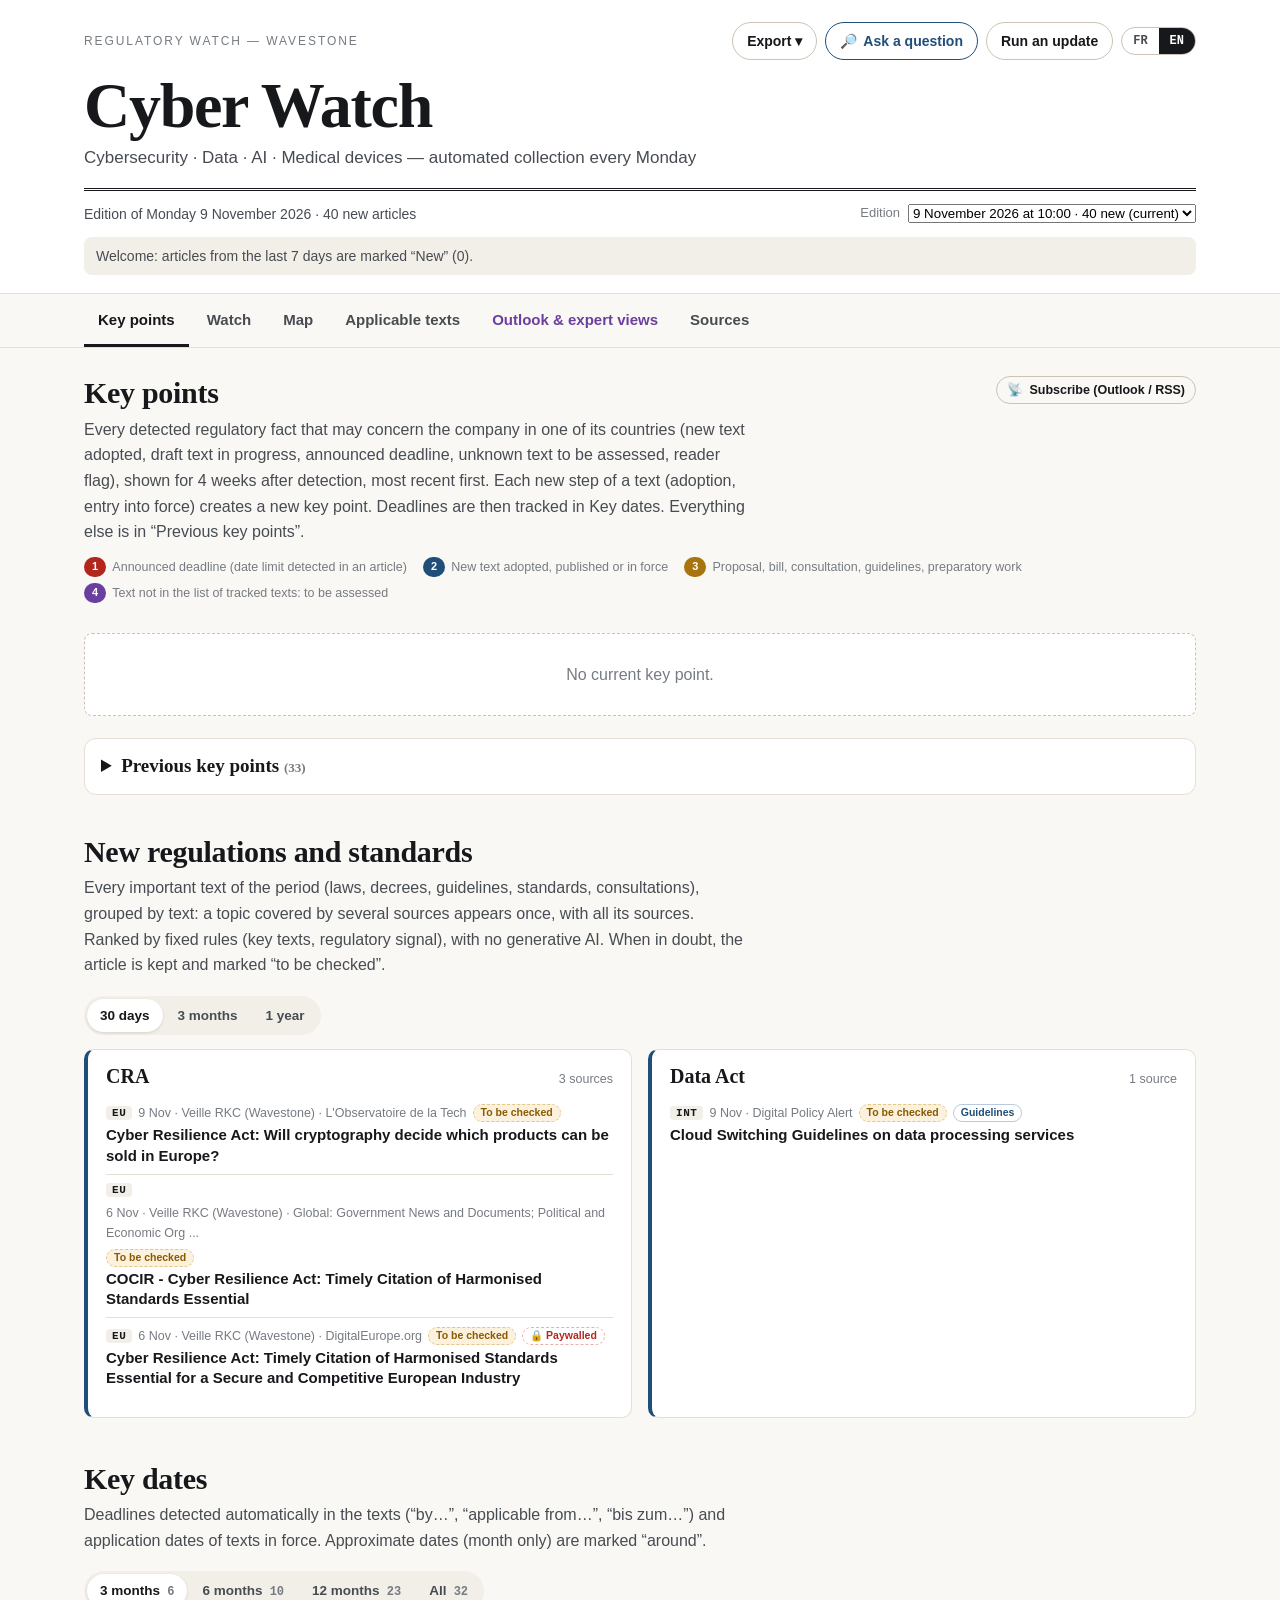
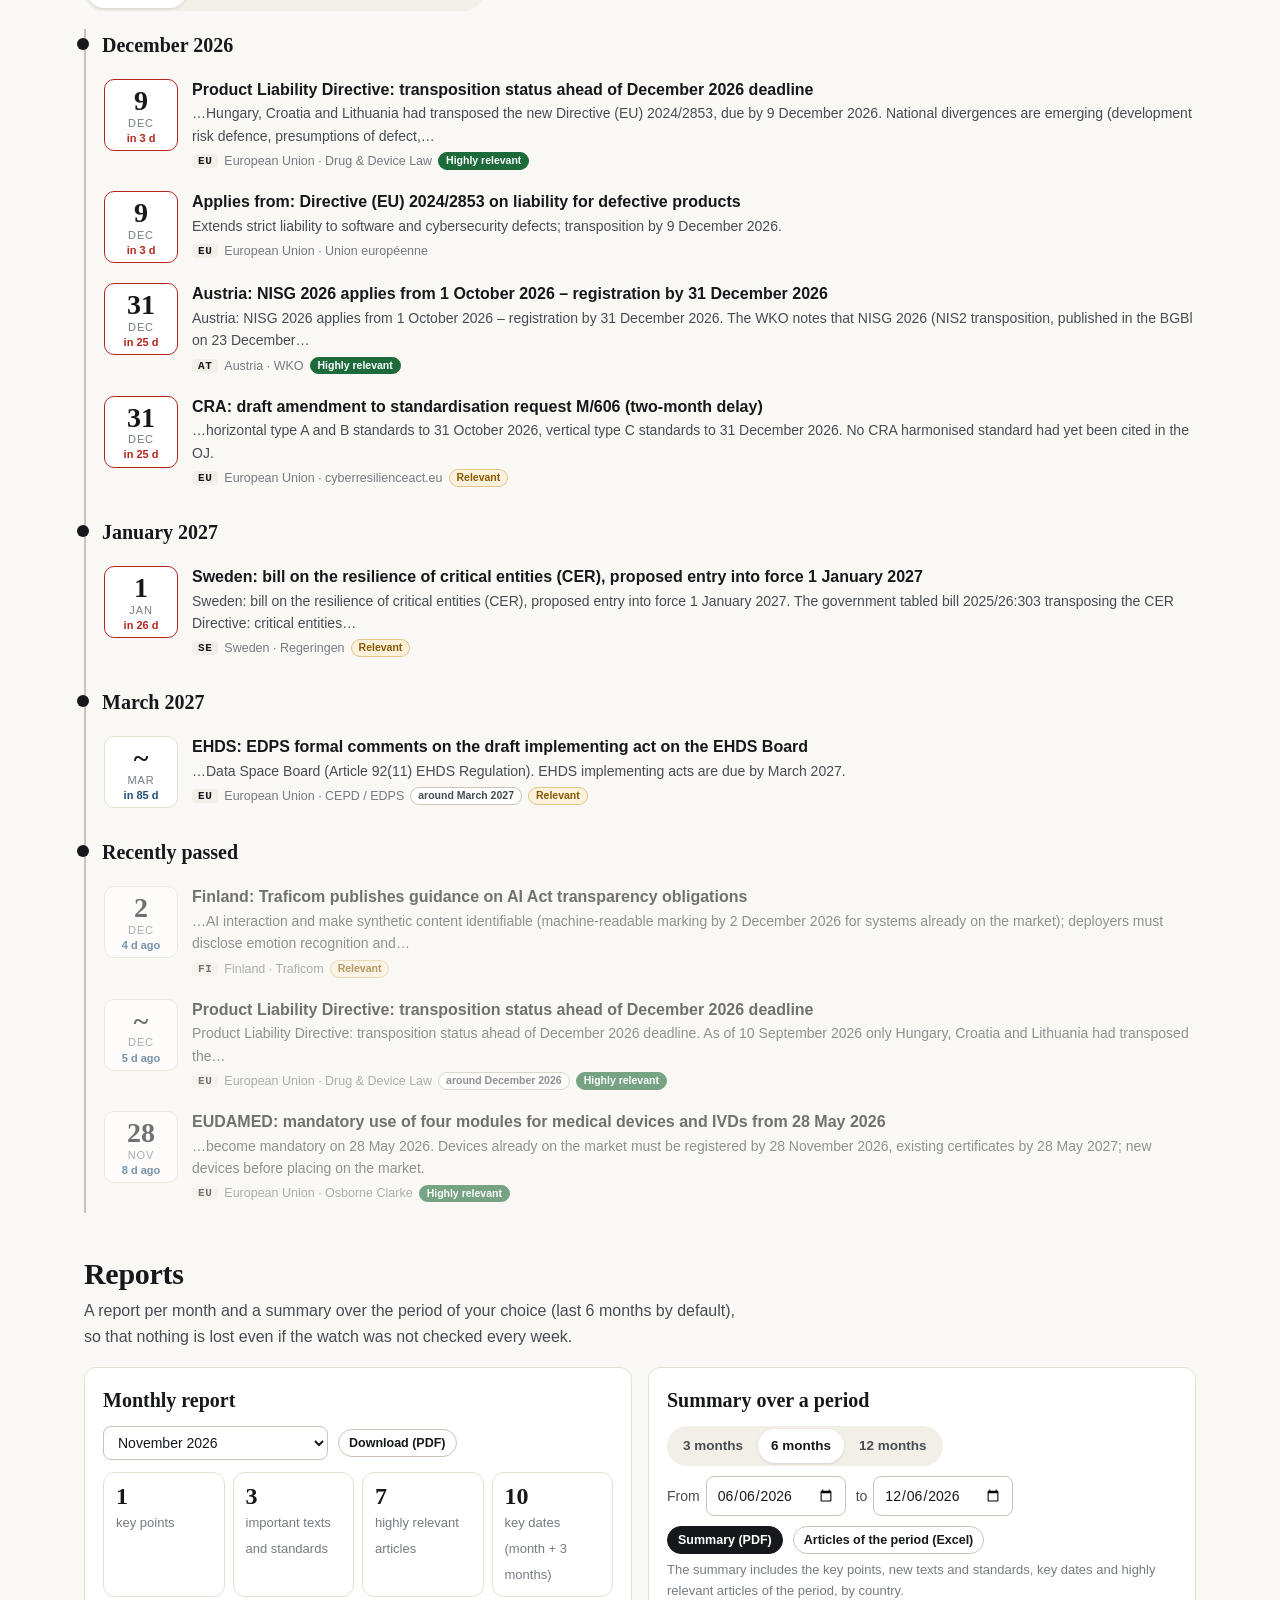
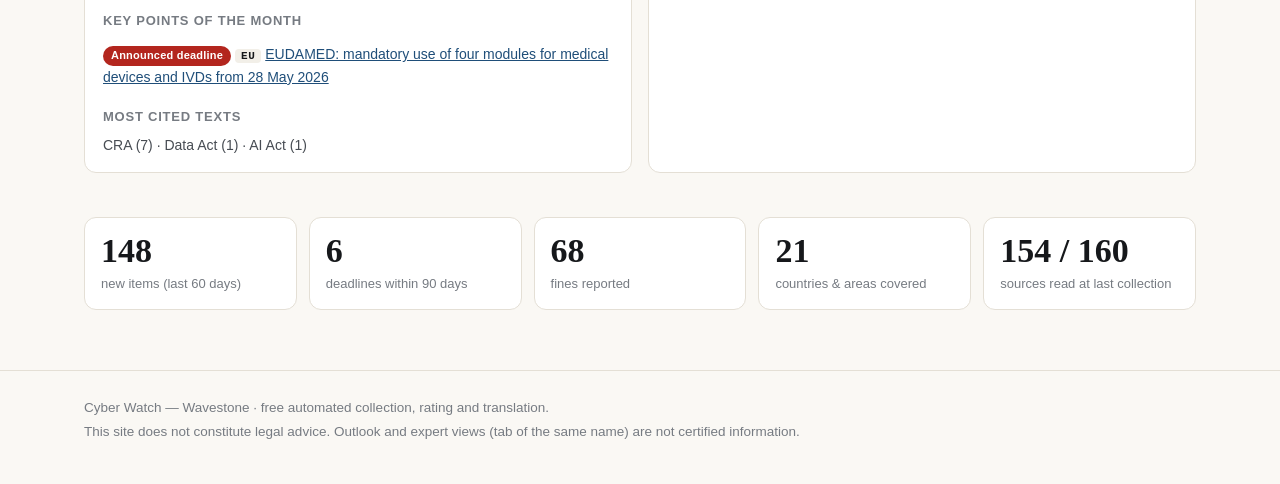
==== commit afc589c6: "Site statique : mise à jour de static/" ====
--- a/static/index.html
+++ b/static/index.html
@@ -101,6 +101,7 @@
       <div class="seg" role="group" id="tm-periode">
         <button type="button" data-j="30" aria-pressed="true" data-i18n="p30">30 jours</button>
         <button type="button" data-j="90" data-i18n="p90">3 mois</button>
+        <button type="button" data-j="365" data-i18n="p365">1 an</button>
       </div>
       <div id="tm-liste" class="tm-liste"></div>
       <p class="empty" id="tm-vide" hidden data-i18n="tm_empty"></p>
--- a/static/style.css
+++ b/static/style.css
@@ -543,3 +543,14 @@
 .sl-check input { width: auto; margin-top: 3px; }
 .sl-mdp { display: block; margin-top: 12px; }
 .sl-mdp input { width: 100%; margin-top: 6px; }
+
+/* v13 — fenêtre « Support de slides » : modes, pays, nombre de slides */
+.sl-modes { display: grid; gap: 6px; margin: 10px 0 4px; }
+.sl-modes label { display: block; }
+.sl-modes input { width: auto; margin: 0 4px 0 0; }
+.sl-pays-titre { margin: 12px 0 4px; font-weight: 600; }
+.sl-pays { display: grid; grid-template-columns: repeat(auto-fill, minmax(150px, 1fr)); gap: 2px 10px; max-height: 140px; overflow: auto; padding: 6px 8px; border: 1px solid var(--line); border-radius: 8px; }
+.sl-pays-item { display: flex; align-items: center; gap: 6px; font-size: 14px; }
+.sl-pays-item input { width: auto; margin: 0; }
+.sl-compte { margin: 10px 0 0; font-weight: 600; color: var(--ink); }
+.modal { max-height: 92vh; overflow: auto; }
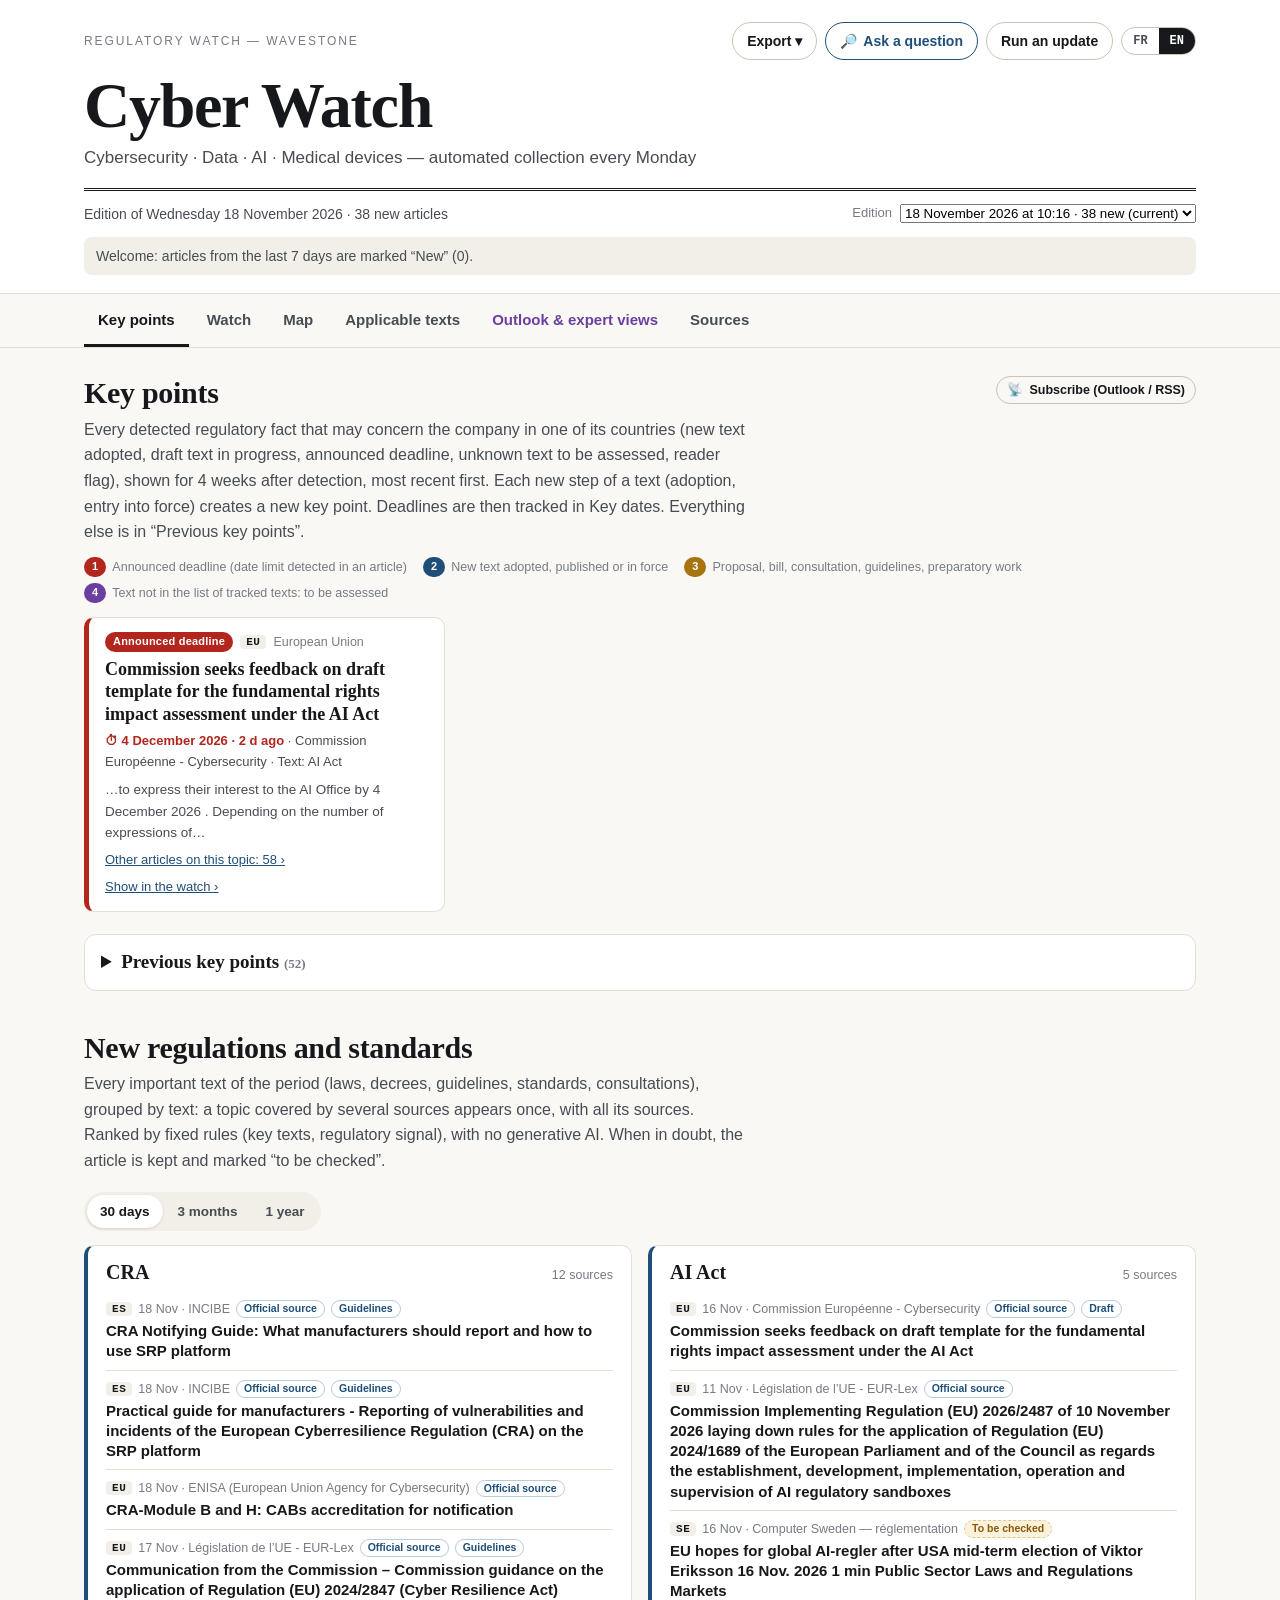
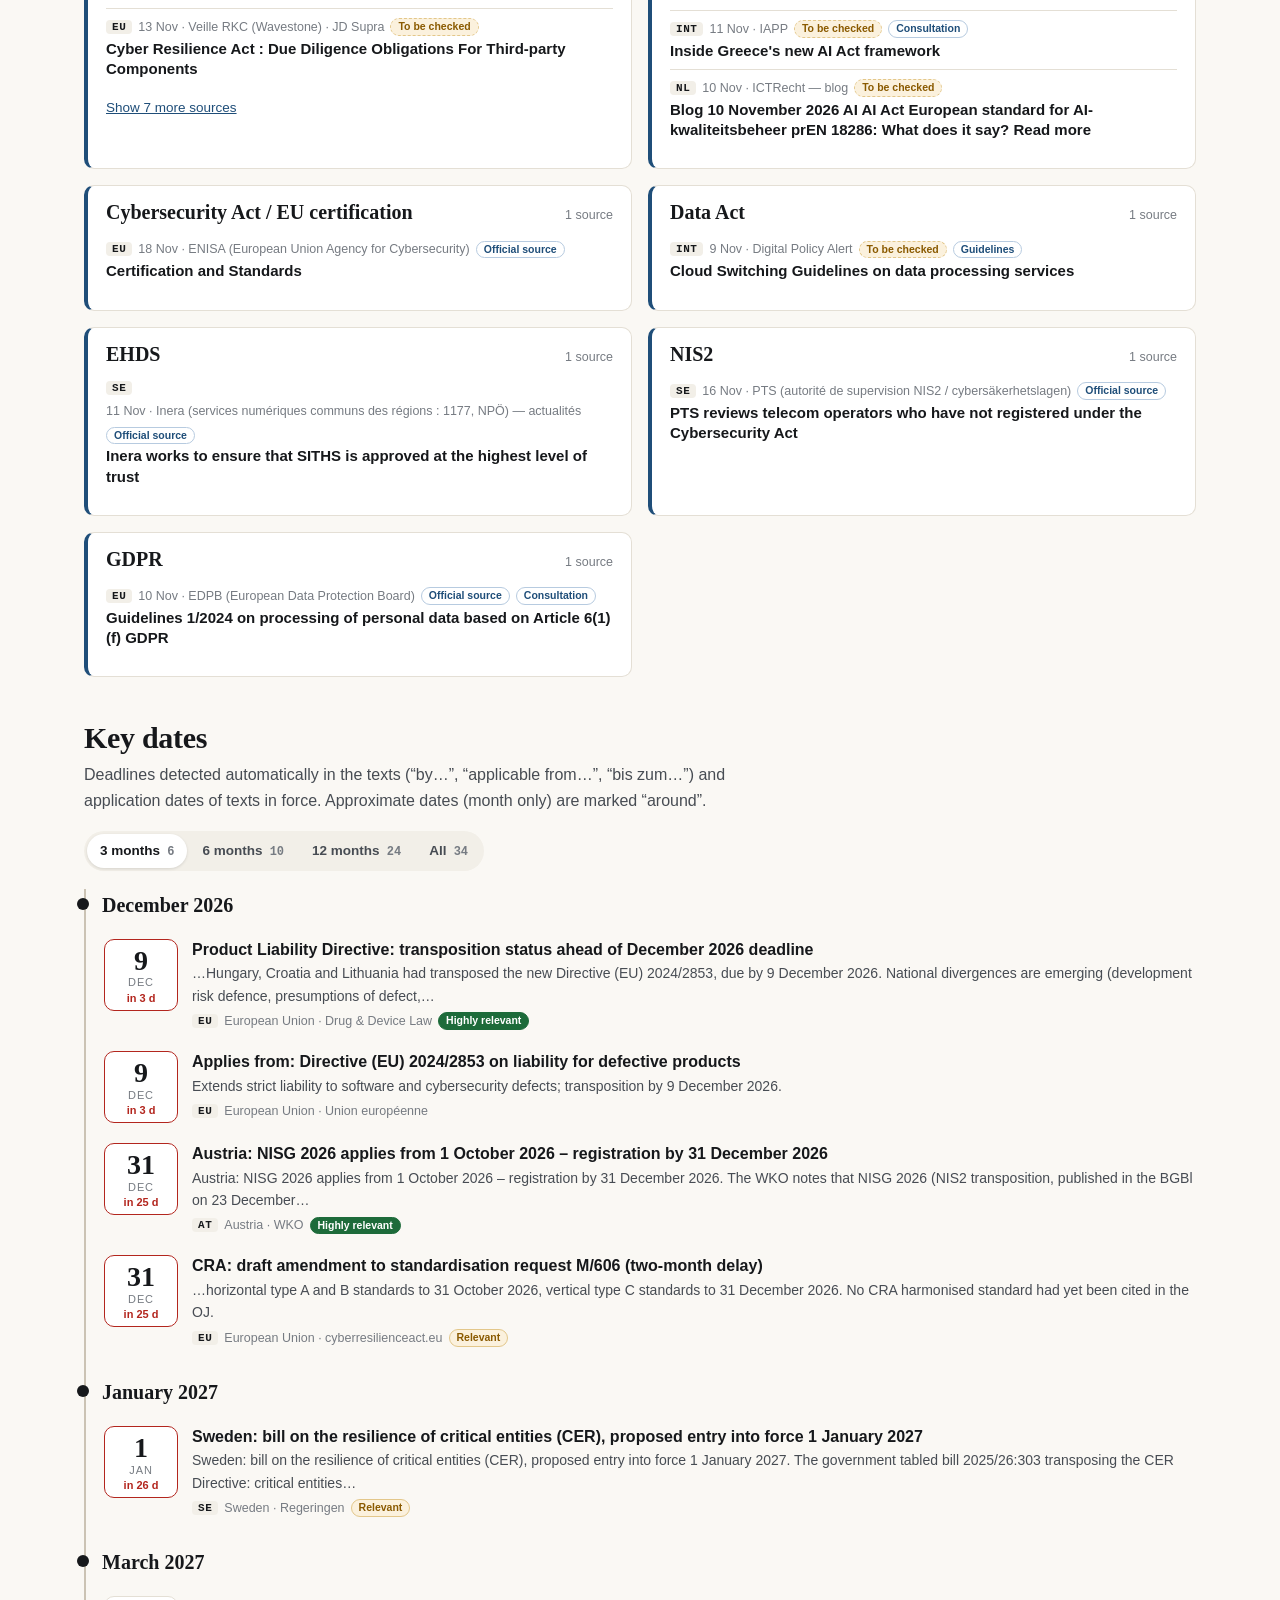
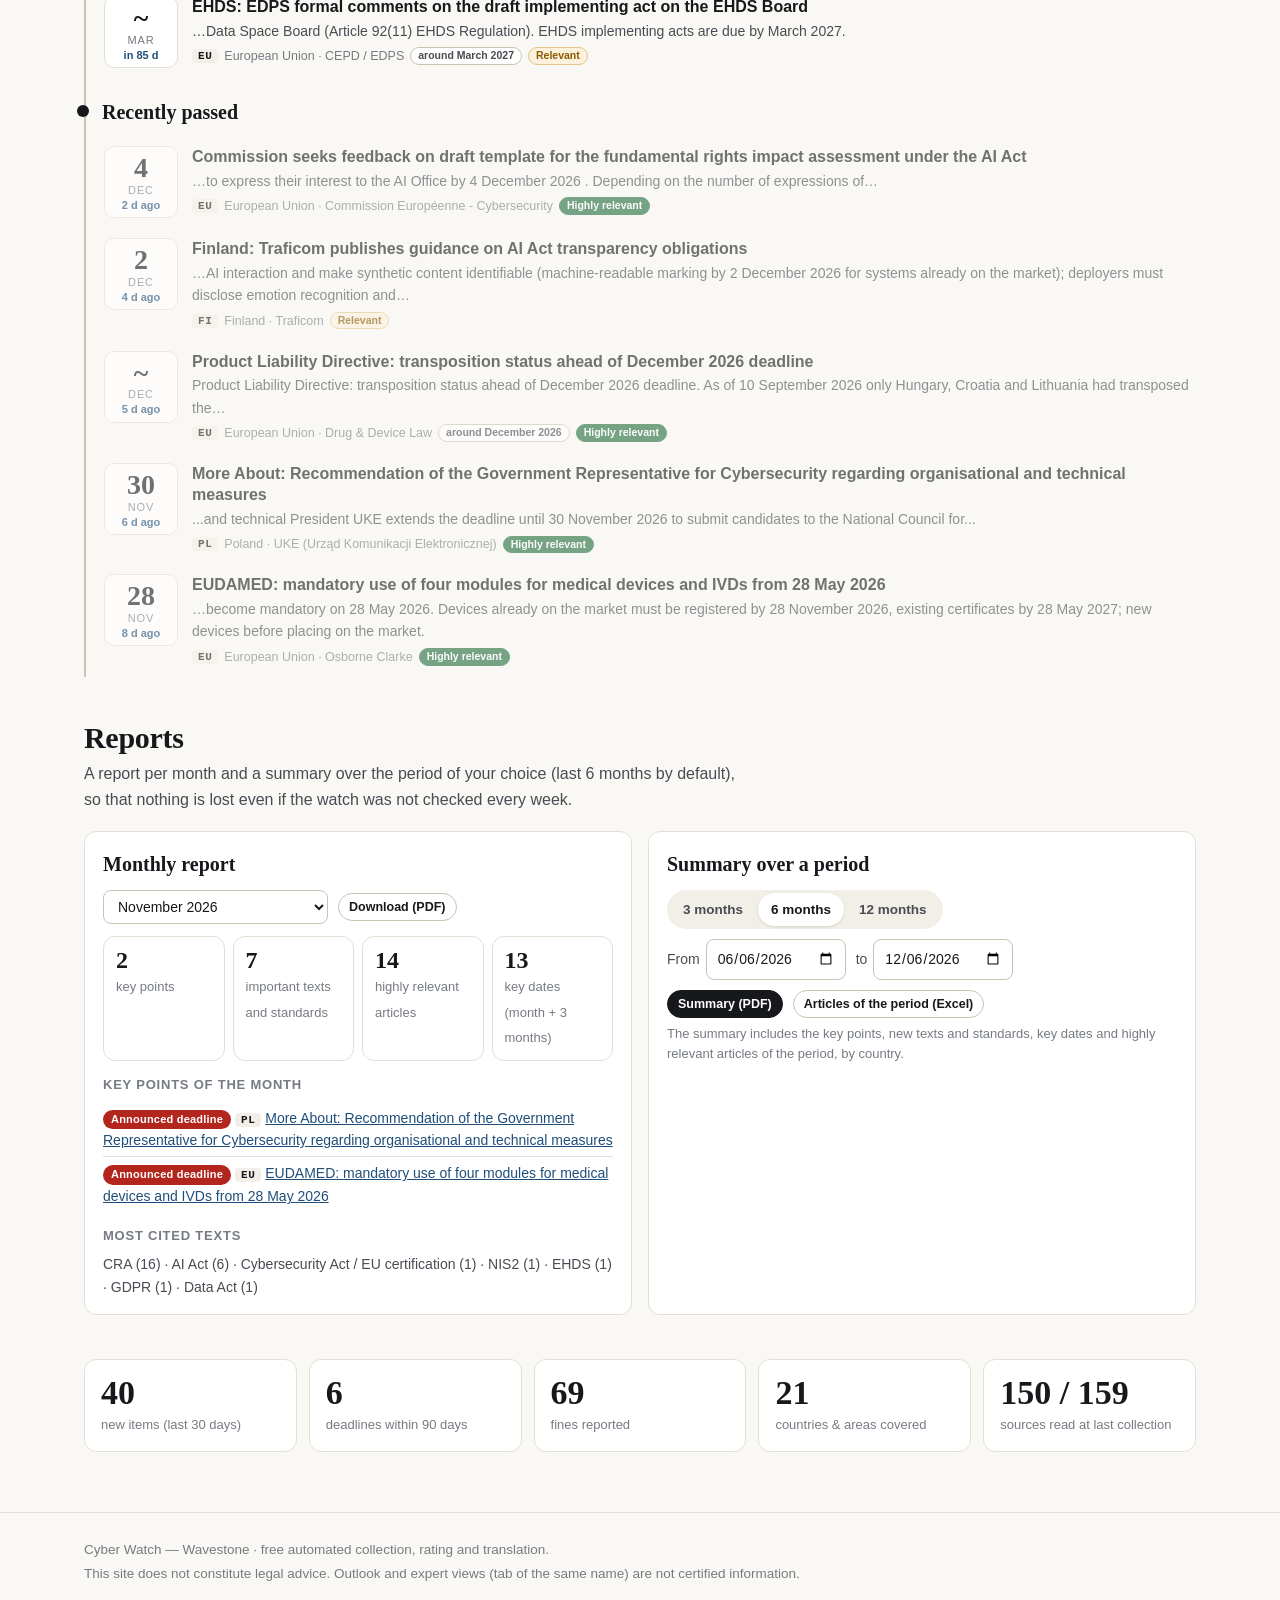
==== commit 5ae67e9a: "Static site: update static/" ====
--- a/static/index.html
+++ b/static/index.html
@@ -1,5 +1,5 @@
 <!DOCTYPE html>
-<html lang="fr">
+<html lang="en">
 <head>
 <meta charset="utf-8">
 <meta name="viewport" content="width=device-width, initial-scale=1">
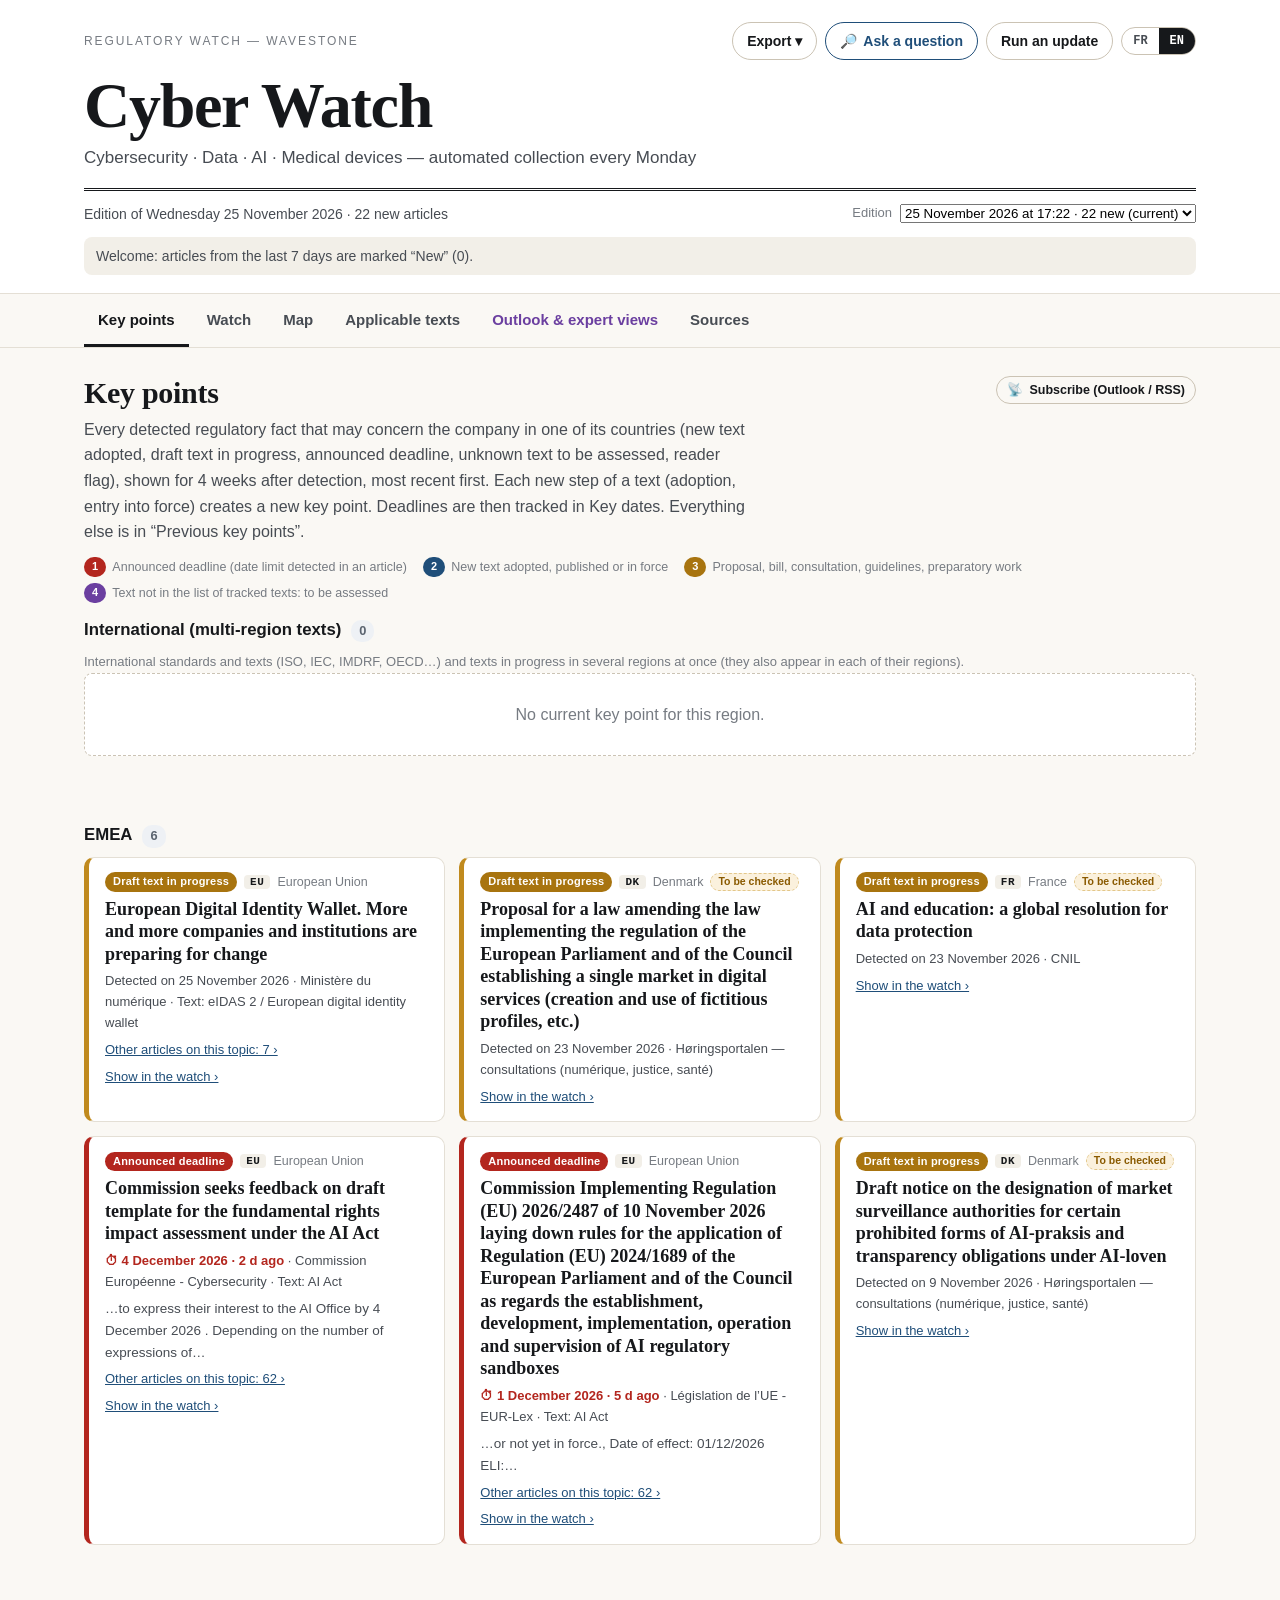
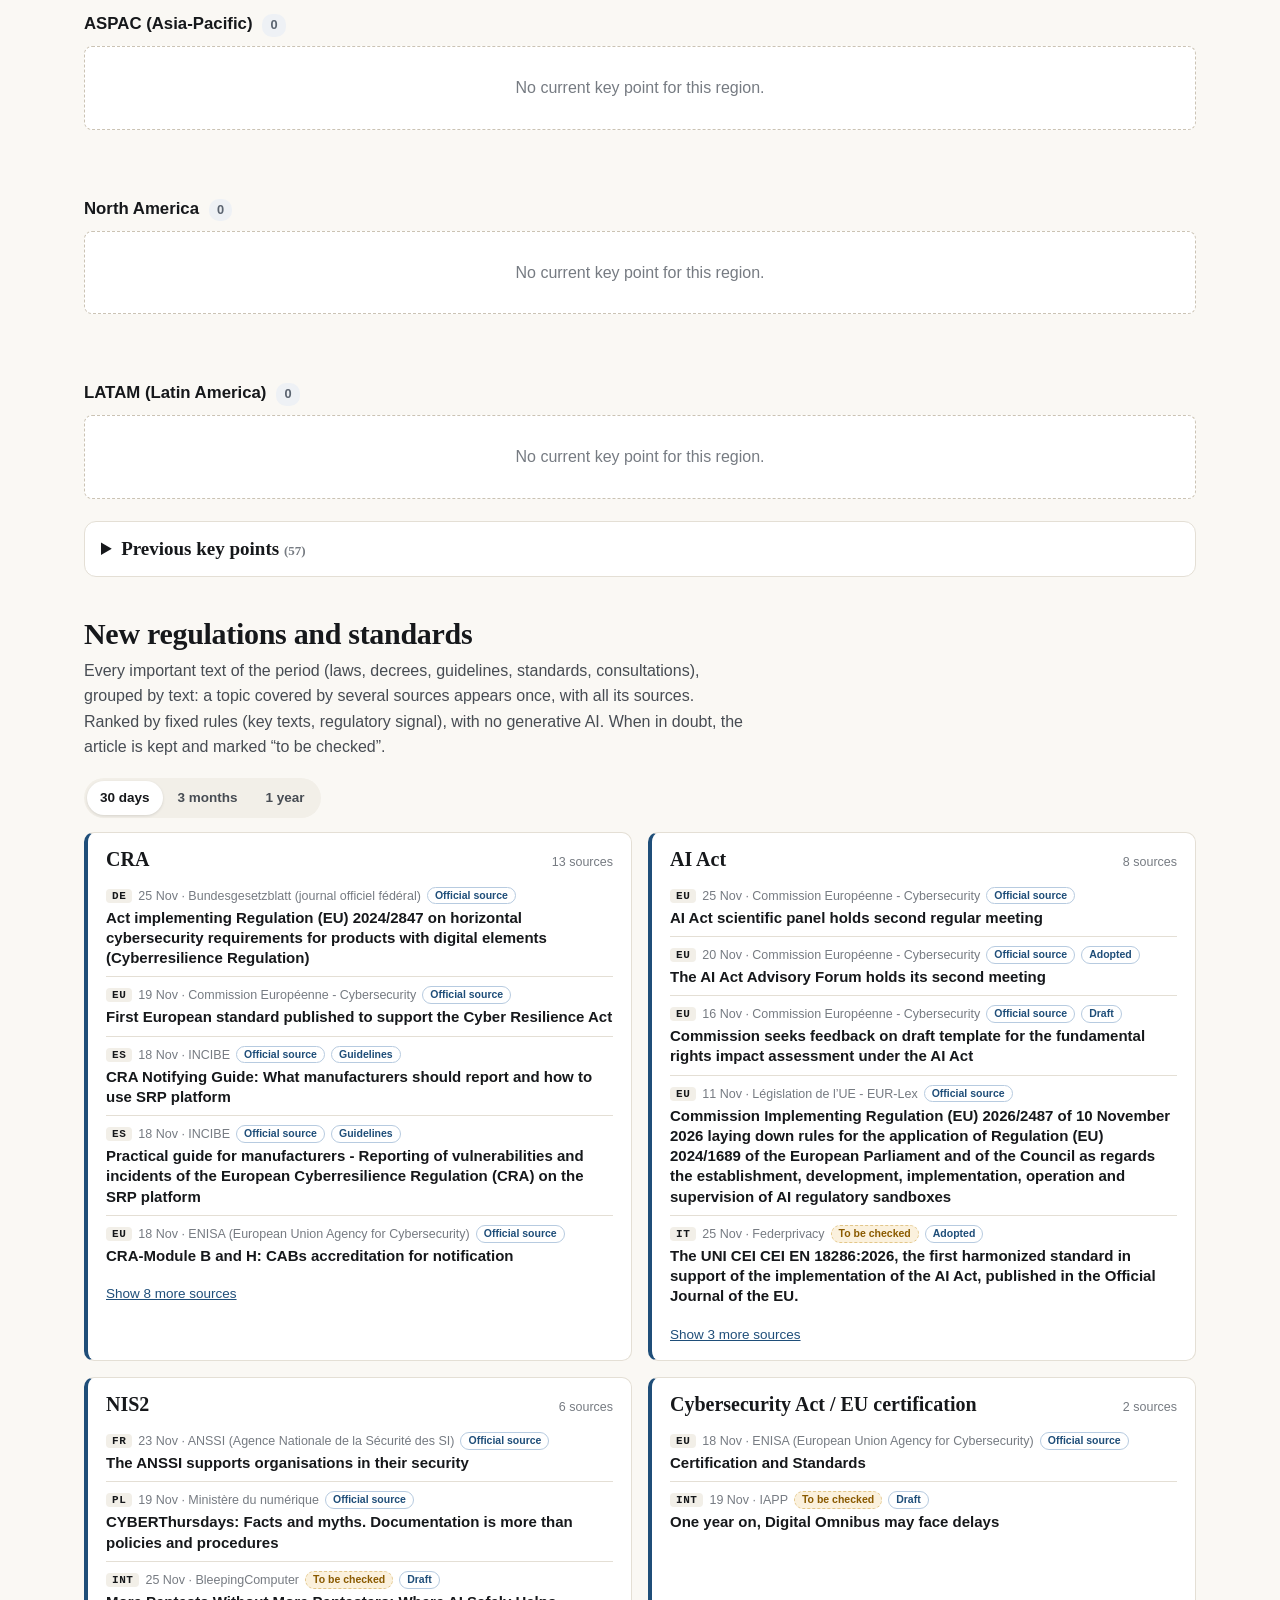
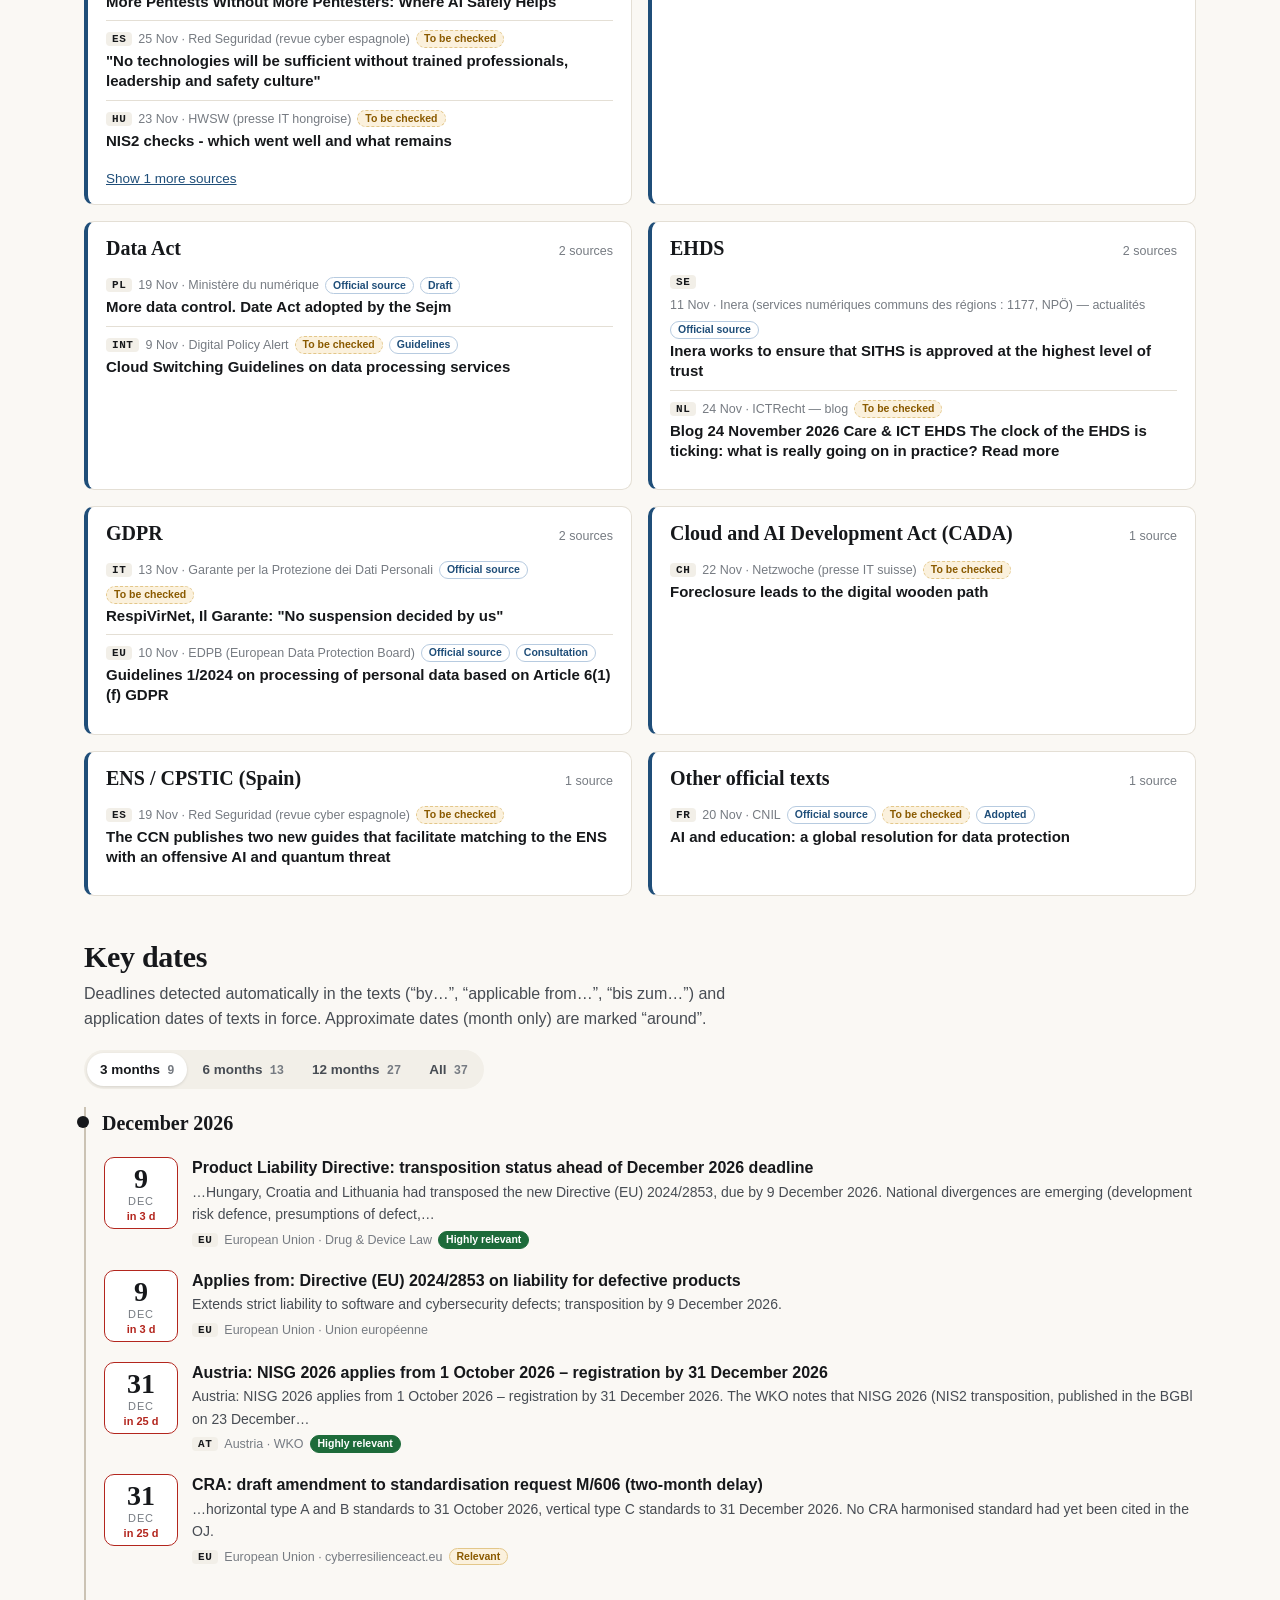
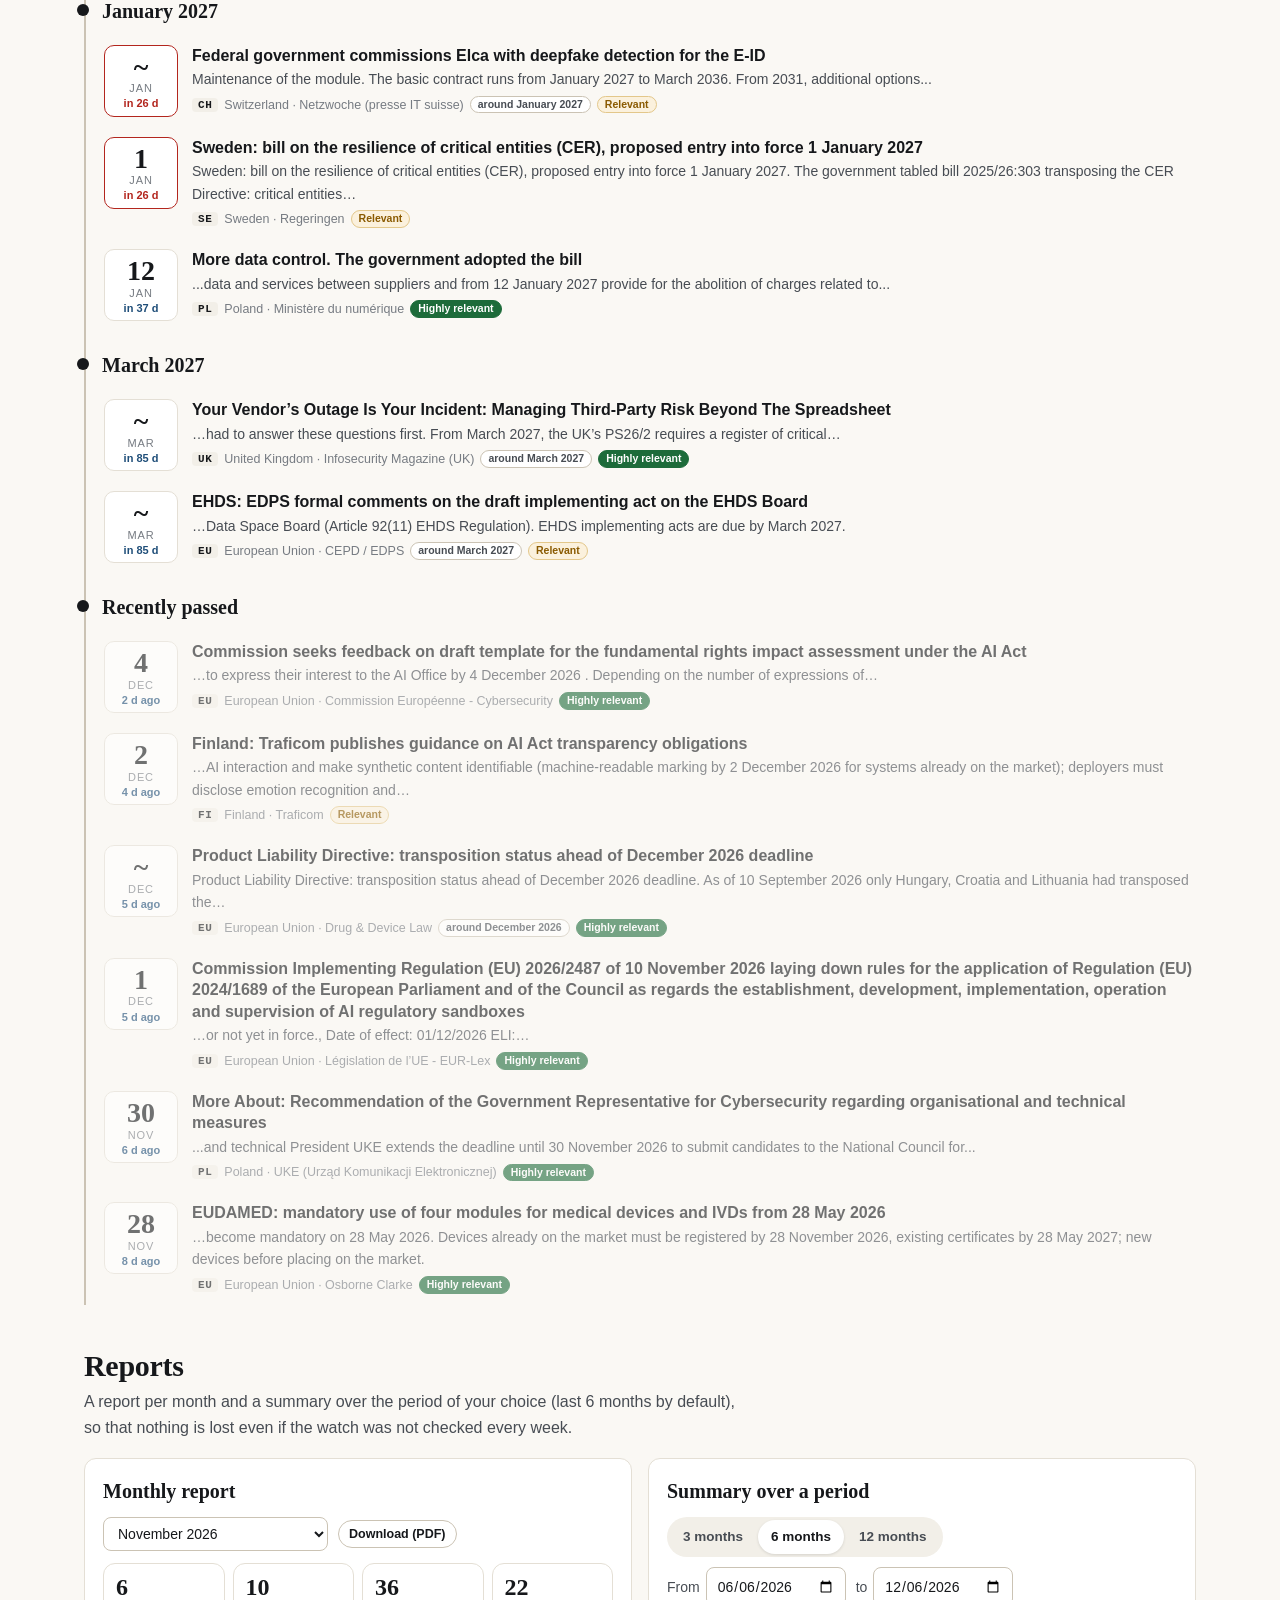
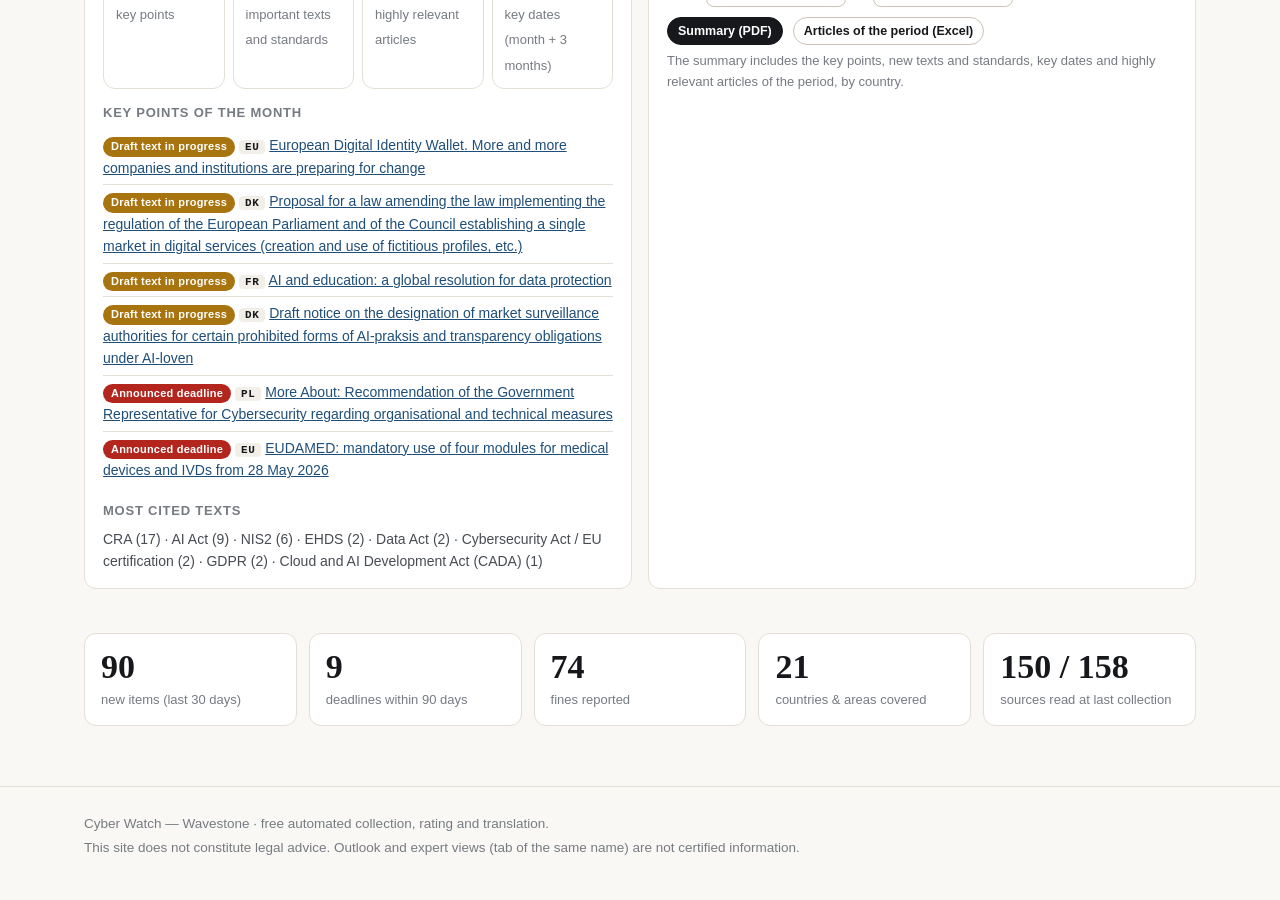
==== commit cf2b6547: "Static site: update static/" ====
--- a/static/index.html
+++ b/static/index.html
@@ -203,6 +203,8 @@
           <p class="block-meta" id="per-archives" hidden></p>
         </fieldset>
         <fieldset class="facet"><legend data-i18n="f_pert">Pertinence</legend><div class="chips" id="fc-pert"></div></fieldset>
+        <fieldset class="facet"><legend data-i18n="f_region">Région</legend><p class="facet-aide" data-i18n="f_geo_aide"></p><div class="chips" id="fc-region"></div></fieldset>
+        <fieldset class="facet"><legend data-i18n="f_sr">Sous-région</legend><div class="chips" id="fc-sr"></div></fieldset>
         <fieldset class="facet"><legend data-i18n="f_zone">Pays / zone</legend><div class="chips" id="fc-zone"></div></fieldset>
         <fieldset class="facet facet-wide"><legend data-i18n="f_theme">Textes et normes</legend><div class="chips" id="fc-theme"></div>
           <button type="button" class="linkbtn" id="more-themes" hidden></button></fieldset>
@@ -237,8 +239,12 @@
     </header>
     <div class="map-tools">
       <div class="seg" role="group" id="map-vue">
-        <button type="button" data-v="europe" aria-pressed="true" data-i18n="map_europe">Europe</button>
-        <button type="button" data-v="monde" data-i18n="map_world">Monde</button>
+        <button type="button" data-v="monde" aria-pressed="true" data-i18n="map_world">Monde</button>
+        <button type="button" data-v="europe" data-i18n="map_europe">Europe</button>
+        <button type="button" data-v="mea" data-i18n="map_mea">Moyen-Orient et Afrique</button>
+        <button type="button" data-v="na" data-i18n="map_na">Amérique du Nord</button>
+        <button type="button" data-v="latam" data-i18n="map_latam">Amérique latine</button>
+        <button type="button" data-v="aspac" data-i18n="map_aspac">Asie-Pacifique</button>
       </div>
       <div class="seg" role="group" id="map-periode">
         <button type="button" data-p="30" data-i18n="p30">30 jours</button>
--- a/static/style.css
+++ b/static/style.css
@@ -554,3 +554,11 @@
 .sl-pays-item input { width: auto; margin: 0; }
 .sl-compte { margin: 10px 0 0; font-weight: 600; color: var(--ink); }
 .modal { max-height: 92vh; overflow: auto; }
+
+/* étape 2 (monde, 25/11/2026) : points clés par région, aide des filtres géographiques */
+.pc-regions { display: flex; flex-direction: column; gap: 22px; }
+.pc-region-titre { display: flex; align-items: baseline; gap: 10px; margin: 0 0 8px; font-size: 1.05rem; }
+.pc-region-n { font-size: .8rem; font-weight: 600; padding: 1px 8px; border-radius: 10px; background: var(--chip-bg, #eef1f5); color: var(--muted, #5b6470); }
+.pc-region-vide { margin: 0; }
+.facet-aide { font-size: .78rem; color: var(--muted, #5b6470); margin: 2px 0 8px; line-height: 1.35; }
+#map-vue { flex-wrap: wrap; }
